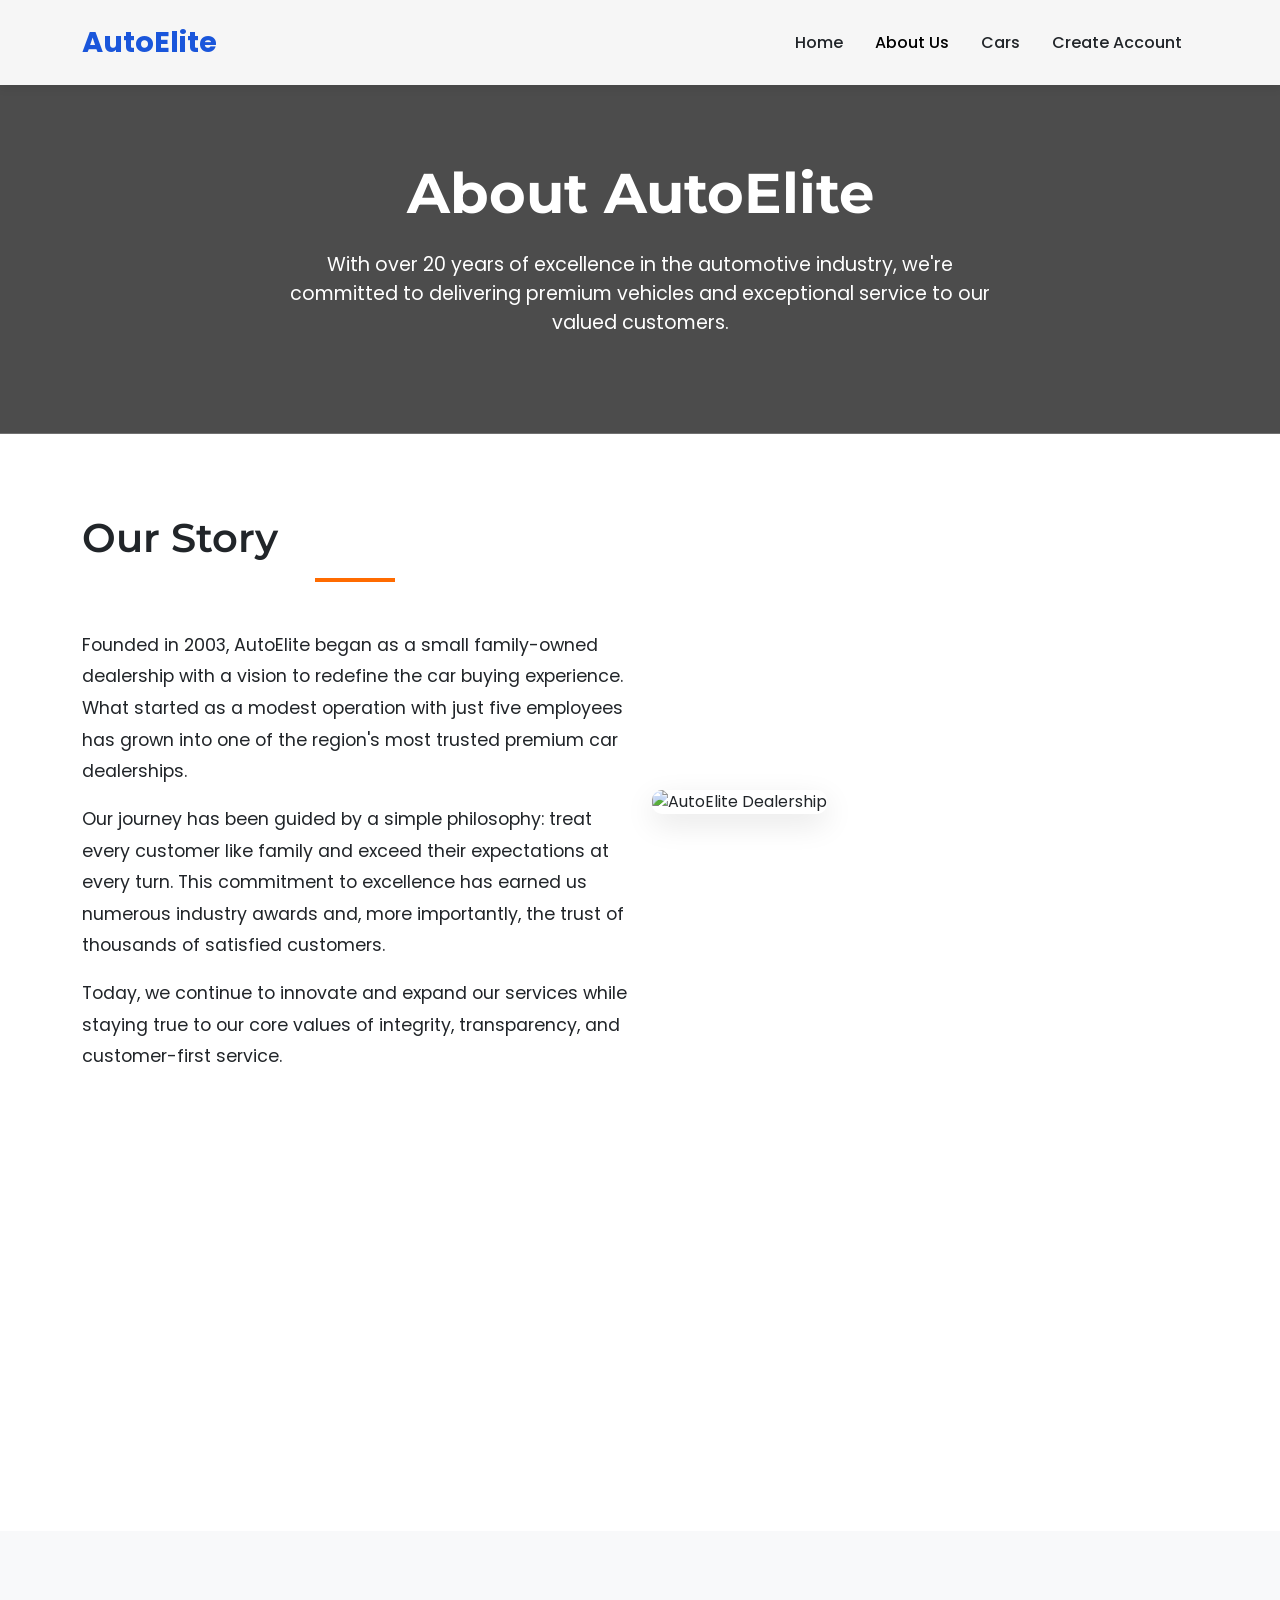
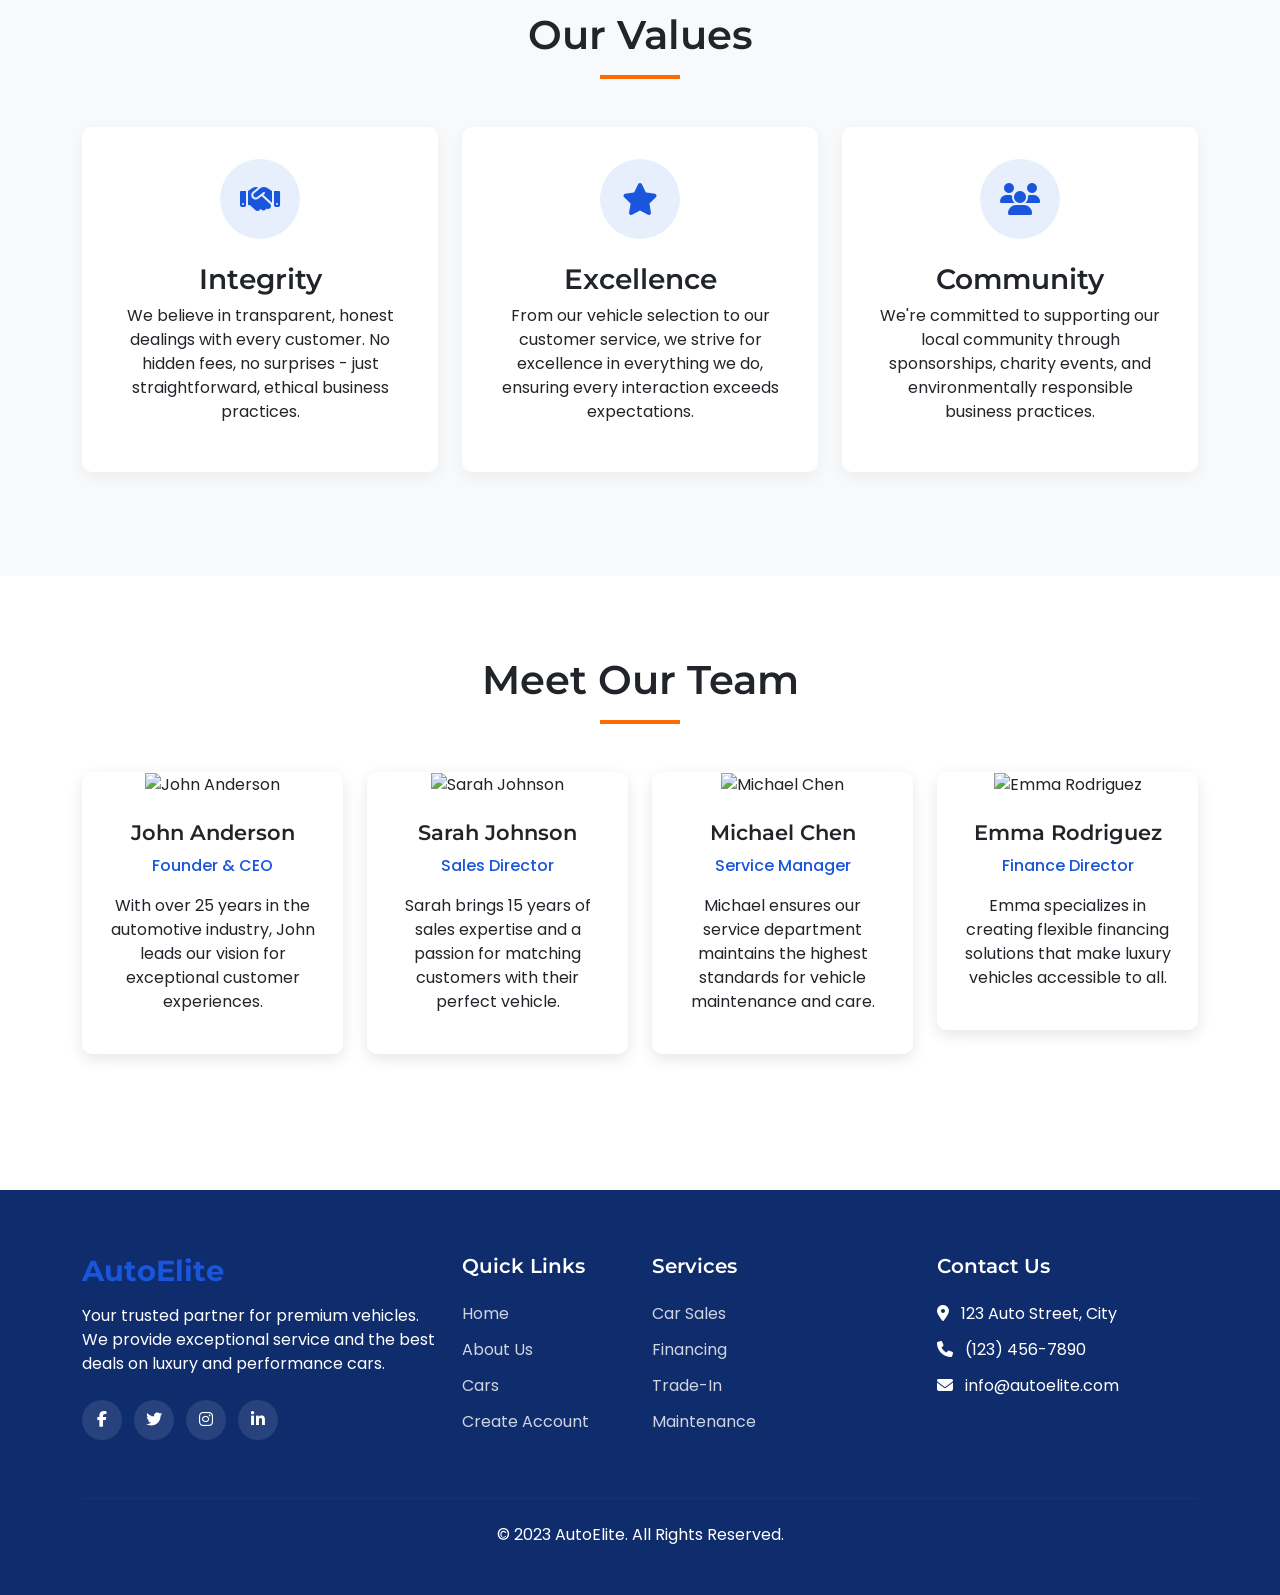
==== frontend/about.html @ 22bbdbad "Initial commit: AutoElite Car Dealership website with Flask backend" ====
<!DOCTYPE html>
<html lang="en">
<head>
    <meta charset="UTF-8">
    <meta name="viewport" content="width=device-width, initial-scale=1.0">
    <title>About Us | AutoElite Premium Car Dealership</title>
    
    <!-- Bootstrap CSS -->
    <link href="https://cdn.jsdelivr.net/npm/bootstrap@5.3.0-alpha1/dist/css/bootstrap.min.css" rel="stylesheet">
    
    <!-- Font Awesome -->
    <link rel="stylesheet" href="https://cdnjs.cloudflare.com/ajax/libs/font-awesome/6.4.0/css/all.min.css">
    
    <!-- Google Fonts -->
    <link href="https://fonts.googleapis.com/css2?family=Poppins:wght@300;400;500;600;700&family=Montserrat:wght@400;500;600;700&display=swap" rel="stylesheet">
    
    <!-- AOS CSS for scroll animations -->
    <link href="https://unpkg.com/aos@2.3.1/dist/aos.css" rel="stylesheet">
    
    <style>
        :root {
            --primary-color: #1a56db;
            --secondary-color: #0f2c6d;
            --accent-color: #ff6b00;
            --light-color: #f8f9fa;
            --dark-color: #212529;
            --gray-color: #6c757d;
        }
        
        body {
            font-family: 'Poppins', sans-serif;
            color: var(--dark-color);
            overflow-x: hidden;
        }
        
        h1, h2, h3, h4, h5, h6 {
            font-family: 'Montserrat', sans-serif;
            font-weight: 600;
        }
        
        /* Navbar Styles */
        .navbar {
            background-color: rgba(255, 255, 255, 0.95);
            box-shadow: 0 2px 10px rgba(0, 0, 0, 0.1);
            padding: 1rem 0;
            transition: all 0.3s ease;
        }
        
        .navbar-brand {
            font-weight: 700;
            font-size: 1.8rem;
            color: var(--primary-color);
        }
        
        .navbar-nav .nav-link {
            font-weight: 500;
            margin: 0 0.5rem;
            color: var(--dark-color);
            transition: color 0.3s;
        }
        
        .navbar-nav .nav-link:hover {
            color: var(--primary-color);
        }
        
        /* Hero Section */
        .about-hero {
            background: linear-gradient(rgba(0, 0, 0, 0.7), rgba(0, 0, 0, 0.7)), 
                        url('https://images.unsplash.com/photo-1486496572940-2bb2341fdbdf?ixlib=rb-4.0.3&ixid=M3wxMjA3fDB8MHxwaG90by1wYWdlfHx8fGVufDB8fHx8fA%3D%3D&auto=format&fit=crop&w=2070&q=80');
            background-size: cover;
            background-position: center;
            color: white;
            padding: 10rem 0 6rem;
            text-align: center;
        }
        
        .about-hero h1 {
            font-size: 3.5rem;
            font-weight: 700;
            margin-bottom: 1.5rem;
        }
        
        .about-hero p {
            font-size: 1.2rem;
            max-width: 700px;
            margin: 0 auto;
            opacity: 0.9;
        }
        
        /* Section Styles */
        .section-padding {
            padding: 5rem 0;
        }
        
        .section-title {
            font-size: 2.5rem;
            margin-bottom: 3rem;
            text-align: center;
            position: relative;
        }
        
        .section-title:after {
            content: '';
            display: block;
            width: 80px;
            height: 4px;
            background-color: var(--accent-color);
            margin: 1rem auto;
        }
        
        /* About Content */
        .about-content {
            font-size: 1.1rem;
            line-height: 1.8;
        }
        
        .about-img {
            border-radius: 10px;
            overflow: hidden;
            box-shadow: 0 10px 30px rgba(0, 0, 0, 0.1);
        }
        
        /* Team Section */
        .team-card {
            border-radius: 10px;
            overflow: hidden;
            box-shadow: 0 5px 15px rgba(0, 0, 0, 0.1);
            transition: all 0.3s;
            margin-bottom: 2rem;
            background: white;
            text-align: center;
        }
        
        .team-card:hover {
            transform: translateY(-10px);
            box-shadow: 0 15px 30px rgba(0, 0, 0, 0.15);
        }
        
        .team-img {
            height: 250px;
            width: 100%;
            object-fit: cover;
        }
        
        .team-card-body {
            padding: 1.5rem;
        }
        
        .team-name {
            font-size: 1.3rem;
            margin-bottom: 0.5rem;
        }
        
        .team-position {
            color: var(--primary-color);
            font-weight: 500;
            margin-bottom: 1rem;
        }
        
        /* Values Section */
        .value-card {
            background-color: white;
            border-radius: 10px;
            padding: 2rem;
            box-shadow: 0 5px 15px rgba(0, 0, 0, 0.05);
            text-align: center;
            transition: all 0.3s;
            height: 100%;
        }
        
        .value-card:hover {
            transform: translateY(-5px);
            box-shadow: 0 10px 25px rgba(0, 0, 0, 0.1);
        }
        
        .value-icon {
            width: 80px;
            height: 80px;
            background-color: rgba(26, 86, 219, 0.1);
            border-radius: 50%;
            display: flex;
            align-items: center;
            justify-content: center;
            margin: 0 auto 1.5rem;
            color: var(--primary-color);
            font-size: 2rem;
        }
        
        /* Stats Section */
        .stats-section {
            background: linear-gradient(rgba(15, 44, 109, 0.9), rgba(15, 44, 109, 0.9)), 
                        url('https://images.unsplash.com/photo-1492144534655-ae79c964c9d7?ixlib=rb-4.0.3&ixid=M3wxMjA3fDB8MHxwaG90by1wYWdlfHx8fGVufDB8fHx8fA%3D%3D&auto=format&fit=crop&w=1974&q=80');
            background-size: cover;
            background-position: center;
            background-attachment: fixed;
            color: white;
        }
        
        .stat-item {
            text-align: center;
            padding: 2rem;
        }
        
        .stat-number {
            font-size: 3rem;
            font-weight: 700;
            margin-bottom: 0.5rem;
        }
        
        .stat-label {
            font-size: 1.2rem;
            opacity: 0.9;
        }
        
        /* Footer */
        footer {
            background-color: var(--secondary-color);
            color: white;
            padding: 4rem 0 2rem;
        }
        
        .footer-links h5 {
            margin-bottom: 1.5rem;
            font-weight: 600;
        }
        
        .footer-links ul {
            list-style: none;
            padding: 0;
        }
        
        .footer-links ul li {
            margin-bottom: 0.75rem;
        }
        
        .footer-links ul li a {
            color: rgba(255, 255, 255, 0.8);
            text-decoration: none;
            transition: color 0.3s;
        }
        
        .footer-links ul li a:hover {
            color: white;
        }
        
        .social-icons a {
            display: inline-block;
            width: 40px;
            height: 40px;
            background-color: rgba(255, 255, 255, 0.1);
            border-radius: 50%;
            text-align: center;
            line-height: 40px;
            margin-right: 0.5rem;
            color: white;
            transition: all 0.3s;
        }
        
        .social-icons a:hover {
            background-color: var(--accent-color);
            transform: translateY(-3px);
        }
        
        /* Responsive Adjustments */
        @media (max-width: 768px) {
            .about-hero h1 {
                font-size: 2.5rem;
            }
            
            .section-padding {
                padding: 3rem 0;
            }
            
            .section-title {
                font-size: 2rem;
            }
        }
    </style>
</head>
<body>
    <!-- Navigation -->
    <nav class="navbar navbar-expand-lg navbar-light fixed-top">
        <div class="container">
            <a class="navbar-brand" href="index.html">AutoElite</a>
            <button class="navbar-toggler" type="button" data-bs-toggle="collapse" data-bs-target="#navbarNav">
                <span class="navbar-toggler-icon"></span>
            </button>
            <div class="collapse navbar-collapse" id="navbarNav">
                <ul class="navbar-nav ms-auto">
                    <li class="nav-item">
                        <a class="nav-link" href="index.html">Home</a>
                    </li>
                    <li class="nav-item">
                        <a class="nav-link active" href="about.html">About Us</a>
                    </li>
                    <li class="nav-item">
                        <a class="nav-link" href="cars.html">Cars</a>
                    </li>
                    <li class="nav-item">
                        <a class="nav-link" href="create-account.html">Create Account</a>
                    </li>
                </ul>
            </div>
        </div>
    </nav>

    <!-- Hero Section -->
    <section class="about-hero">
        <div class="container">
            <h1 data-aos="fade-up">About AutoElite</h1>
            <p data-aos="fade-up" data-aos-delay="200">With over 20 years of excellence in the automotive industry, we're committed to delivering premium vehicles and exceptional service to our valued customers.</p>
        </div>
    </section>

    <!-- Our Story Section -->
    <section class="section-padding">
        <div class="container">
            <div class="row align-items-center">
                <div class="col-lg-6 mb-4 mb-lg-0" data-aos="fade-right">
                    <h2 class="section-title text-start">Our Story</h2>
                    <div class="about-content">
                        <p>Founded in 2003, AutoElite began as a small family-owned dealership with a vision to redefine the car buying experience. What started as a modest operation with just five employees has grown into one of the region's most trusted premium car dealerships.</p>
                        <p>Our journey has been guided by a simple philosophy: treat every customer like family and exceed their expectations at every turn. This commitment to excellence has earned us numerous industry awards and, more importantly, the trust of thousands of satisfied customers.</p>
                        <p>Today, we continue to innovate and expand our services while staying true to our core values of integrity, transparency, and customer-first service.</p>
                    </div>
                </div>
                <div class="col-lg-6" data-aos="fade-left" data-aos-delay="200">
                    <img src="https://images.unsplash.com/photo-1580273916550-e323be2ae537?ixlib=rb-4.0.3&ixid=M3wxMjA3fDB8MHxwaG90by1wYWdlfHx8fGVufDB8fHx8fA%3D%3D&auto=format&fit=crop&w=1964&q=80" alt="AutoElite Dealership" class="about-img img-fluid">
                </div>
            </div>
        </div>
    </section>

    <!-- Stats Section -->
    <section class="section-padding stats-section">
        <div class="container">
            <div class="row">
                <div class="col-md-3 col-6" data-aos="fade-up">
                    <div class="stat-item">
                        <div class="stat-number">20+</div>
                        <div class="stat-label">Years Experience</div>
                    </div>
                </div>
                <div class="col-md-3 col-6" data-aos="fade-up" data-aos-delay="100">
                    <div class="stat-item">
                        <div class="stat-number">5,000+</div>
                        <div class="stat-label">Vehicles Sold</div>
                    </div>
                </div>
                <div class="col-md-3 col-6" data-aos="fade-up" data-aos-delay="200">
                    <div class="stat-item">
                        <div class="stat-number">98%</div>
                        <div class="stat-label">Customer Satisfaction</div>
                    </div>
                </div>
                <div class="col-md-3 col-6" data-aos="fade-up" data-aos-delay="300">
                    <div class="stat-item">
                        <div class="stat-number">50+</div>
                        <div class="stat-label">Team Members</div>
                    </div>
                </div>
            </div>
        </div>
    </section>

    <!-- Our Values Section -->
    <section class="section-padding bg-light">
        <div class="container">
            <h2 class="section-title" data-aos="fade-up">Our Values</h2>
            <div class="row">
                <div class="col-md-4 mb-4" data-aos="fade-up" data-aos-delay="100">
                    <div class="value-card">
                        <div class="value-icon">
                            <i class="fas fa-handshake"></i>
                        </div>
                        <h3>Integrity</h3>
                        <p>We believe in transparent, honest dealings with every customer. No hidden fees, no surprises - just straightforward, ethical business practices.</p>
                    </div>
                </div>
                <div class="col-md-4 mb-4" data-aos="fade-up" data-aos-delay="200">
                    <div class="value-card">
                        <div class="value-icon">
                            <i class="fas fa-star"></i>
                        </div>
                        <h3>Excellence</h3>
                        <p>From our vehicle selection to our customer service, we strive for excellence in everything we do, ensuring every interaction exceeds expectations.</p>
                    </div>
                </div>
                <div class="col-md-4 mb-4" data-aos="fade-up" data-aos-delay="300">
                    <div class="value-card">
                        <div class="value-icon">
                            <i class="fas fa-users"></i>
                        </div>
                        <h3>Community</h3>
                        <p>We're committed to supporting our local community through sponsorships, charity events, and environmentally responsible business practices.</p>
                    </div>
                </div>
            </div>
        </div>
    </section>

    <!-- Team Section -->
    <section class="section-padding">
        <div class="container">
            <h2 class="section-title" data-aos="fade-up">Meet Our Team</h2>
            <div class="row">
                <div class="col-lg-3 col-md-6 mb-4" data-aos="fade-up" data-aos-delay="100">
                    <div class="team-card">
                        <img src="https://images.unsplash.com/photo-1560250097-0b93528c311a?ixlib=rb-4.0.3&ixid=M3wxMjA3fDB8MHxwaG90by1wYWdlfHx8fGVufDB8fHx8fA%3D%3D&auto=format&fit=crop&w=1974&q=80" alt="John Anderson" class="team-img">
                        <div class="team-card-body">
                            <h3 class="team-name">John Anderson</h3>
                            <div class="team-position">Founder & CEO</div>
                            <p>With over 25 years in the automotive industry, John leads our vision for exceptional customer experiences.</p>
                        </div>
                    </div>
                </div>
                <div class="col-lg-3 col-md-6 mb-4" data-aos="fade-up" data-aos-delay="200">
                    <div class="team-card">
                        <img src="https://images.unsplash.com/photo-1573496359142-b8d87734a5a2?ixlib=rb-4.0.3&ixid=M3wxMjA3fDB8MHxwaG90by1wYWdlfHx8fGVufDB8fHx8fA%3D%3D&auto=format&fit=crop&w=1976&q=80" alt="Sarah Johnson" class="team-img">
                        <div class="team-card-body">
                            <h3 class="team-name">Sarah Johnson</h3>
                            <div class="team-position">Sales Director</div>
                            <p>Sarah brings 15 years of sales expertise and a passion for matching customers with their perfect vehicle.</p>
                        </div>
                    </div>
                </div>
                <div class="col-lg-3 col-md-6 mb-4" data-aos="fade-up" data-aos-delay="300">
                    <div class="team-card">
                        <img src="https://images.unsplash.com/photo-1580489944761-15a19d654956?ixlib=rb-4.0.3&ixid=M3wxMjA3fDB8MHxwaG90by1wYWdlfHx8fGVufDB8fHx8fA%3D%3D&auto=format&fit=crop&w=1961&q=80" alt="Michael Chen" class="team-img">
                        <div class="team-card-body">
                            <h3 class="team-name">Michael Chen</h3>
                            <div class="team-position">Service Manager</div>
                            <p>Michael ensures our service department maintains the highest standards for vehicle maintenance and care.</p>
                        </div>
                    </div>
                </div>
                <div class="col-lg-3 col-md-6 mb-4" data-aos="fade-up" data-aos-delay="400">
                    <div class="team-card">
                        <img src="https://images.unsplash.com/photo-1544005313-94ddf0286df2?ixlib=rb-4.0.3&ixid=M3wxMjA3fDB8MHxwaG90by1wYWdlfHx8fGVufDB8fHx8fA%3D%3D&auto=format&fit=crop&w=1976&q=80" alt="Emma Rodriguez" class="team-img">
                        <div class="team-card-body">
                            <h3 class="team-name">Emma Rodriguez</h3>
                            <div class="team-position">Finance Director</div>
                            <p>Emma specializes in creating flexible financing solutions that make luxury vehicles accessible to all.</p>
                        </div>
                    </div>
                </div>
            </div>
        </div>
    </section>

    <!-- Footer -->
    <footer>
        <div class="container">
            <div class="row">
                <div class="col-lg-4 col-md-6 mb-4">
                    <h3 class="navbar-brand mb-3">AutoElite</h3>
                    <p>Your trusted partner for premium vehicles. We provide exceptional service and the best deals on luxury and performance cars.</p>
                    <div class="social-icons mt-4">
                        <a href="#"><i class="fab fa-facebook-f"></i></a>
                        <a href="#"><i class="fab fa-twitter"></i></a>
                        <a href="#"><i class="fab fa-instagram"></i></a>
                        <a href="#"><i class="fab fa-linkedin-in"></i></a>
                    </div>
                </div>
                <div class="col-lg-2 col-md-6 mb-4">
                    <div class="footer-links">
                        <h5>Quick Links</h5>
                        <ul>
                            <li><a href="index.html">Home</a></li>
                            <li><a href="about.html">About Us</a></li>
                            <li><a href="cars.html">Cars</a></li>
                            <li><a href="create-account.html">Create Account</a></li>
                        </ul>
                    </div>
                </div>
                <div class="col-lg-3 col-md-6 mb-4">
                    <div class="footer-links">
                        <h5>Services</h5>
                        <ul>
                            <li><a href="#">Car Sales</a></li>
                            <li><a href="#">Financing</a></li>
                            <li><a href="#">Trade-In</a></li>
                            <li><a href="#">Maintenance</a></li>
                        </ul>
                    </div>
                </div>
                <div class="col-lg-3 col-md-6 mb-4">
                    <div class="footer-links">
                        <h5>Contact Us</h5>
                        <ul>
                            <li><i class="fas fa-map-marker-alt me-2"></i> 123 Auto Street, City</li>
                            <li><i class="fas fa-phone me-2"></i> (123) 456-7890</li>
                            <li><i class="fas fa-envelope me-2"></i> info@autoelite.com</li>
                        </ul>
                    </div>
                </div>
            </div>
            <hr class="mt-4 mb-4" style="border-color: rgba(255,255,255,0.1);">
            <div class="text-center">
                <p>&copy; 2023 AutoElite. All Rights Reserved.</p>
            </div>
        </div>
    </footer>

    <!-- Bootstrap JS -->
    <script src="https://cdn.jsdelivr.net/npm/bootstrap@5.3.0-alpha1/dist/js/bootstrap.bundle.min.js"></script>
    
    <!-- jQuery -->
    <script src="https://code.jquery.com/jquery-3.6.0.min.js"></script>
    
    <!-- AOS JS for scroll animations -->
    <script src="https://unpkg.com/aos@2.3.1/dist/aos.js"></script>
    
    <script>
        // Initialize AOS for scroll animations
        AOS.init({
            duration: 1000,
            once: true
        });
        
        // Navbar background change on scroll
        $(window).scroll(function() {
            if ($(window).scrollTop() > 50) {
                $('.navbar').css('background-color', 'rgba(255, 255, 255, 0.95)');
            } else {
                $('.navbar').css('background-color', 'rgba(255, 255, 255, 0.95)');
            }
        });
    </script>
</body>
</html>
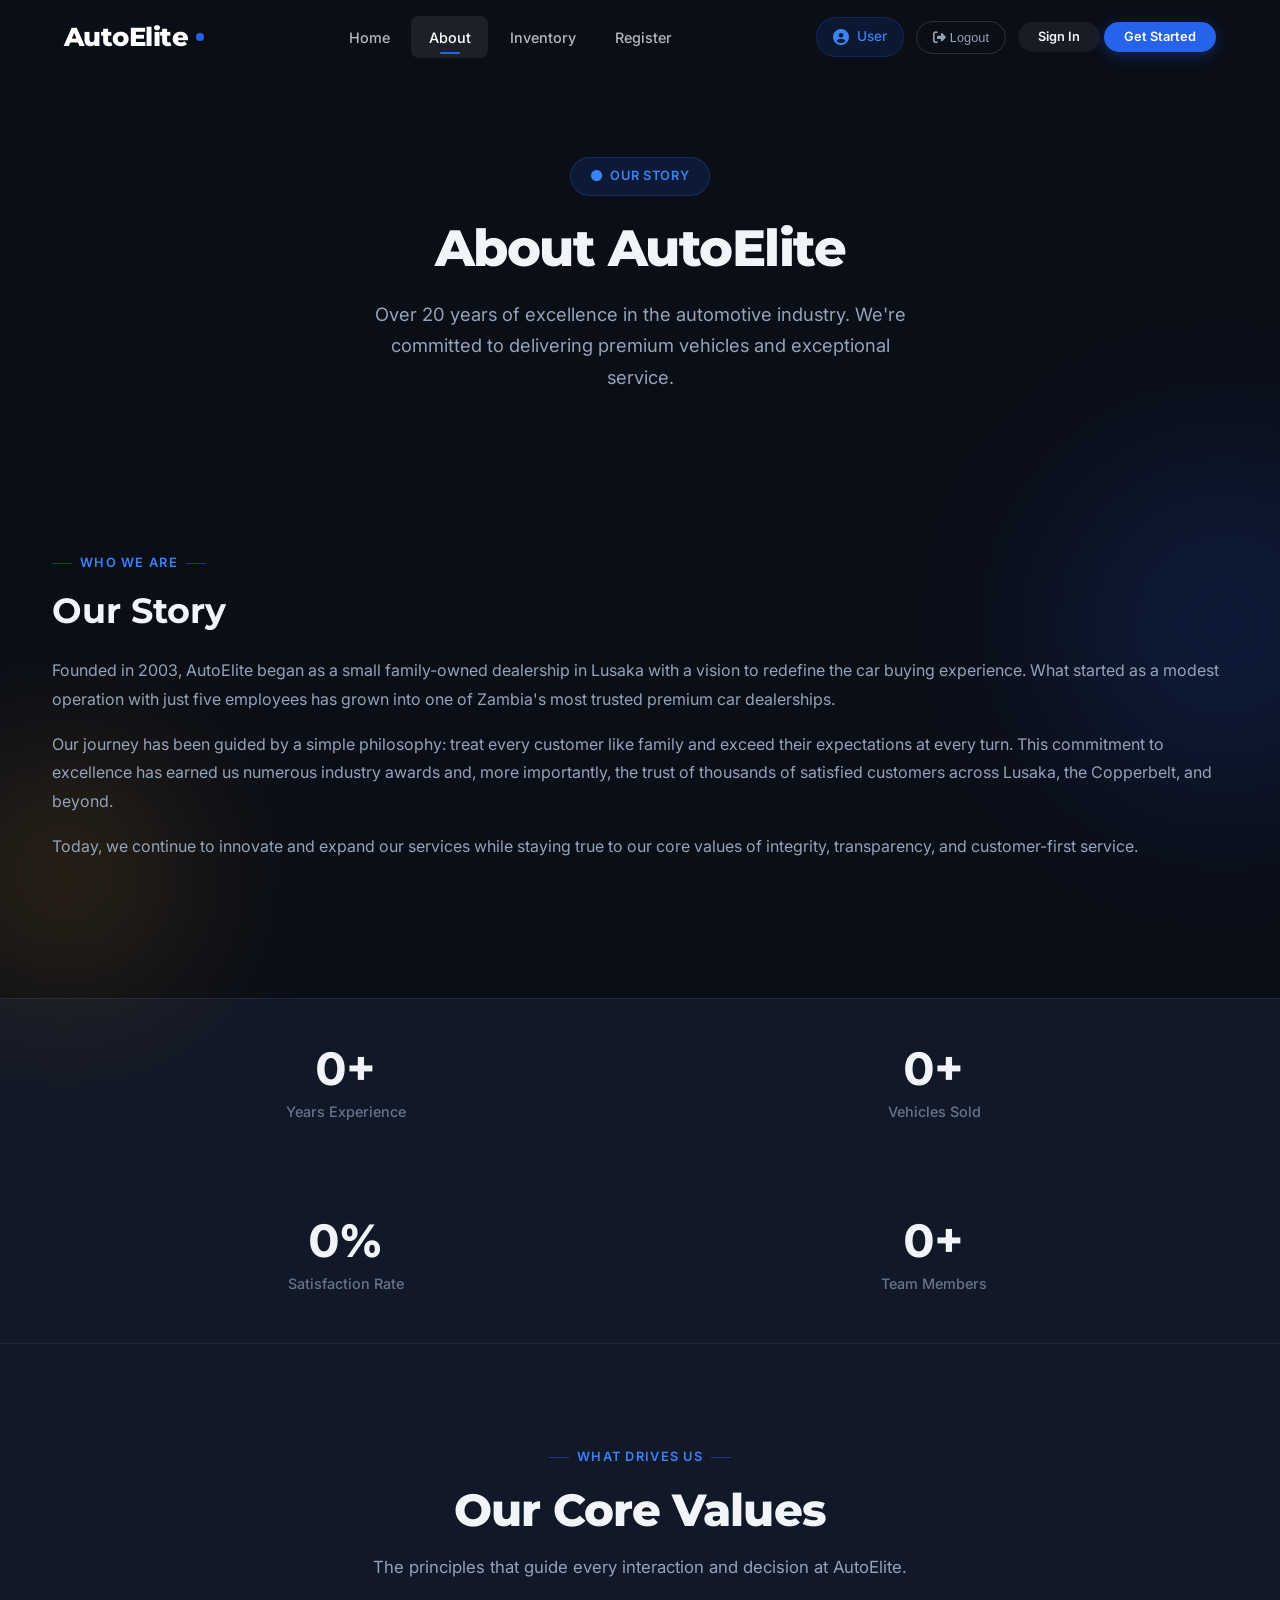
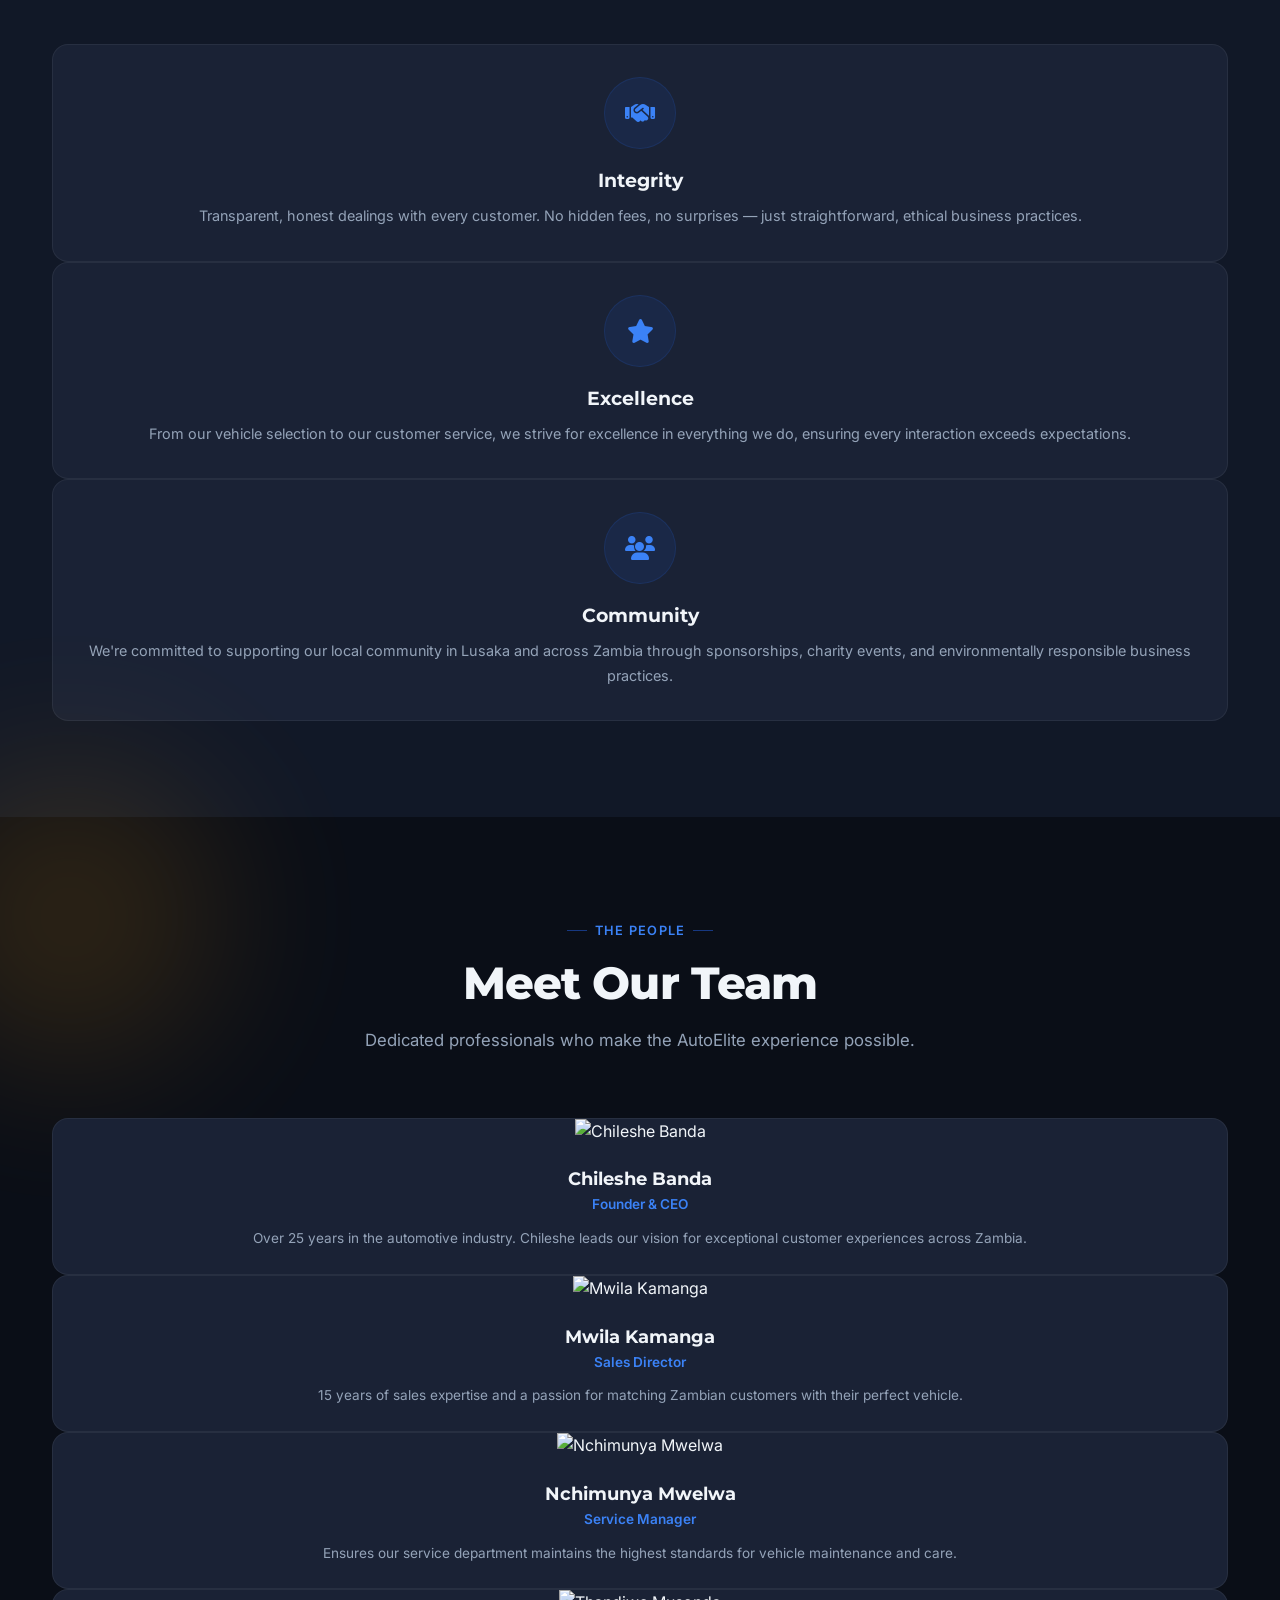
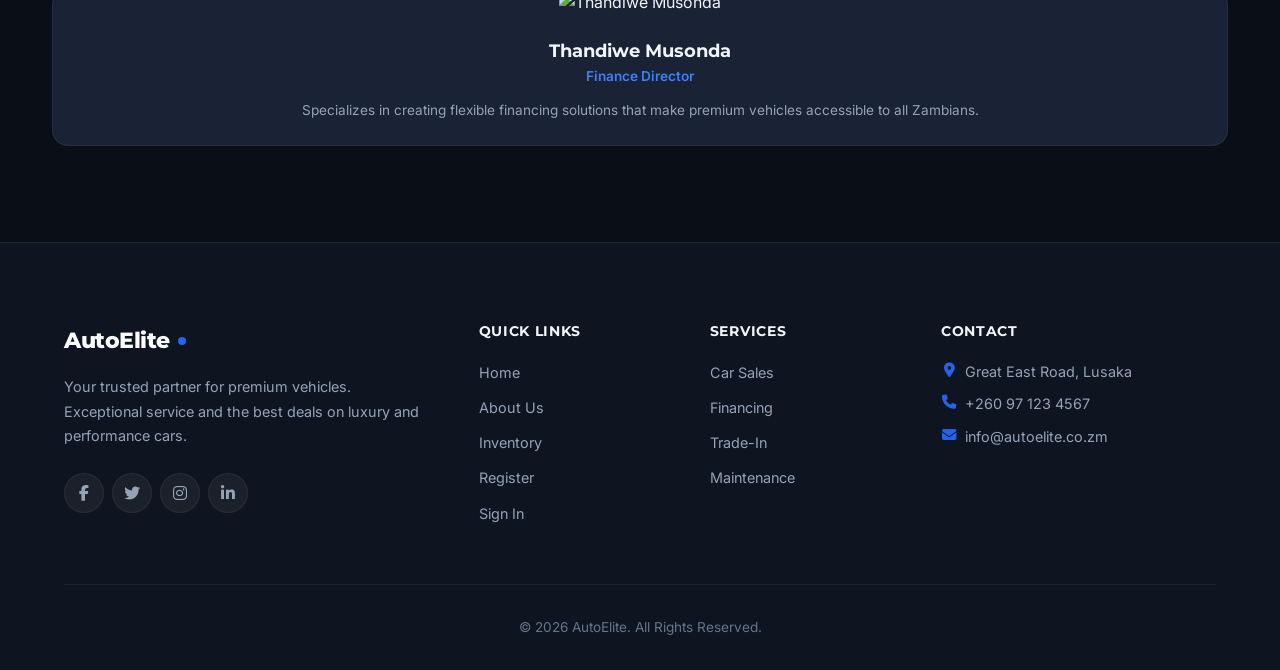
==== commit 38b9bb02: "Add login functionality and shared JavaScript for frontend interactions - Implemented app.js for pag" ====
--- a/frontend/about.html
+++ b/frontend/about.html
@@ -4,358 +4,119 @@
     <meta charset="UTF-8">
     <meta name="viewport" content="width=device-width, initial-scale=1.0">
     <title>About Us | AutoElite Premium Car Dealership</title>
-    
-    <!-- Bootstrap CSS -->
-    <link href="https://cdn.jsdelivr.net/npm/bootstrap@5.3.0-alpha1/dist/css/bootstrap.min.css" rel="stylesheet">
-    
-    <!-- Font Awesome -->
+    <link rel="preconnect" href="https://fonts.googleapis.com">
+    <link href="https://fonts.googleapis.com/css2?family=Inter:wght@300;400;500;600;700;800&family=Montserrat:wght@400;500;600;700;800&display=swap" rel="stylesheet">
     <link rel="stylesheet" href="https://cdnjs.cloudflare.com/ajax/libs/font-awesome/6.4.0/css/all.min.css">
-    
-    <!-- Google Fonts -->
-    <link href="https://fonts.googleapis.com/css2?family=Poppins:wght@300;400;500;600;700&family=Montserrat:wght@400;500;600;700&display=swap" rel="stylesheet">
-    
-    <!-- AOS CSS for scroll animations -->
-    <link href="https://unpkg.com/aos@2.3.1/dist/aos.css" rel="stylesheet">
-    
-    <style>
-        :root {
-            --primary-color: #1a56db;
-            --secondary-color: #0f2c6d;
-            --accent-color: #ff6b00;
-            --light-color: #f8f9fa;
-            --dark-color: #212529;
-            --gray-color: #6c757d;
-        }
-        
-        body {
-            font-family: 'Poppins', sans-serif;
-            color: var(--dark-color);
-            overflow-x: hidden;
-        }
-        
-        h1, h2, h3, h4, h5, h6 {
-            font-family: 'Montserrat', sans-serif;
-            font-weight: 600;
-        }
-        
-        /* Navbar Styles */
-        .navbar {
-            background-color: rgba(255, 255, 255, 0.95);
-            box-shadow: 0 2px 10px rgba(0, 0, 0, 0.1);
-            padding: 1rem 0;
-            transition: all 0.3s ease;
-        }
-        
-        .navbar-brand {
-            font-weight: 700;
-            font-size: 1.8rem;
-            color: var(--primary-color);
-        }
-        
-        .navbar-nav .nav-link {
-            font-weight: 500;
-            margin: 0 0.5rem;
-            color: var(--dark-color);
-            transition: color 0.3s;
-        }
-        
-        .navbar-nav .nav-link:hover {
-            color: var(--primary-color);
-        }
-        
-        /* Hero Section */
-        .about-hero {
-            background: linear-gradient(rgba(0, 0, 0, 0.7), rgba(0, 0, 0, 0.7)), 
-                        url('https://images.unsplash.com/photo-1486496572940-2bb2341fdbdf?ixlib=rb-4.0.3&ixid=M3wxMjA3fDB8MHxwaG90by1wYWdlfHx8fGVufDB8fHx8fA%3D%3D&auto=format&fit=crop&w=2070&q=80');
-            background-size: cover;
-            background-position: center;
-            color: white;
-            padding: 10rem 0 6rem;
-            text-align: center;
-        }
-        
-        .about-hero h1 {
-            font-size: 3.5rem;
-            font-weight: 700;
-            margin-bottom: 1.5rem;
-        }
-        
-        .about-hero p {
-            font-size: 1.2rem;
-            max-width: 700px;
-            margin: 0 auto;
-            opacity: 0.9;
-        }
-        
-        /* Section Styles */
-        .section-padding {
-            padding: 5rem 0;
-        }
-        
-        .section-title {
-            font-size: 2.5rem;
-            margin-bottom: 3rem;
-            text-align: center;
-            position: relative;
-        }
-        
-        .section-title:after {
-            content: '';
-            display: block;
-            width: 80px;
-            height: 4px;
-            background-color: var(--accent-color);
-            margin: 1rem auto;
-        }
-        
-        /* About Content */
-        .about-content {
-            font-size: 1.1rem;
-            line-height: 1.8;
-        }
-        
-        .about-img {
-            border-radius: 10px;
-            overflow: hidden;
-            box-shadow: 0 10px 30px rgba(0, 0, 0, 0.1);
-        }
-        
-        /* Team Section */
-        .team-card {
-            border-radius: 10px;
-            overflow: hidden;
-            box-shadow: 0 5px 15px rgba(0, 0, 0, 0.1);
-            transition: all 0.3s;
-            margin-bottom: 2rem;
-            background: white;
-            text-align: center;
-        }
-        
-        .team-card:hover {
-            transform: translateY(-10px);
-            box-shadow: 0 15px 30px rgba(0, 0, 0, 0.15);
-        }
-        
-        .team-img {
-            height: 250px;
-            width: 100%;
-            object-fit: cover;
-        }
-        
-        .team-card-body {
-            padding: 1.5rem;
-        }
-        
-        .team-name {
-            font-size: 1.3rem;
-            margin-bottom: 0.5rem;
-        }
-        
-        .team-position {
-            color: var(--primary-color);
-            font-weight: 500;
-            margin-bottom: 1rem;
-        }
-        
-        /* Values Section */
-        .value-card {
-            background-color: white;
-            border-radius: 10px;
-            padding: 2rem;
-            box-shadow: 0 5px 15px rgba(0, 0, 0, 0.05);
-            text-align: center;
-            transition: all 0.3s;
-            height: 100%;
-        }
-        
-        .value-card:hover {
-            transform: translateY(-5px);
-            box-shadow: 0 10px 25px rgba(0, 0, 0, 0.1);
-        }
-        
-        .value-icon {
-            width: 80px;
-            height: 80px;
-            background-color: rgba(26, 86, 219, 0.1);
-            border-radius: 50%;
-            display: flex;
-            align-items: center;
-            justify-content: center;
-            margin: 0 auto 1.5rem;
-            color: var(--primary-color);
-            font-size: 2rem;
-        }
-        
-        /* Stats Section */
-        .stats-section {
-            background: linear-gradient(rgba(15, 44, 109, 0.9), rgba(15, 44, 109, 0.9)), 
-                        url('https://images.unsplash.com/photo-1492144534655-ae79c964c9d7?ixlib=rb-4.0.3&ixid=M3wxMjA3fDB8MHxwaG90by1wYWdlfHx8fGVufDB8fHx8fA%3D%3D&auto=format&fit=crop&w=1974&q=80');
-            background-size: cover;
-            background-position: center;
-            background-attachment: fixed;
-            color: white;
-        }
-        
-        .stat-item {
-            text-align: center;
-            padding: 2rem;
-        }
-        
-        .stat-number {
-            font-size: 3rem;
-            font-weight: 700;
-            margin-bottom: 0.5rem;
-        }
-        
-        .stat-label {
-            font-size: 1.2rem;
-            opacity: 0.9;
-        }
-        
-        /* Footer */
-        footer {
-            background-color: var(--secondary-color);
-            color: white;
-            padding: 4rem 0 2rem;
-        }
-        
-        .footer-links h5 {
-            margin-bottom: 1.5rem;
-            font-weight: 600;
-        }
-        
-        .footer-links ul {
-            list-style: none;
-            padding: 0;
-        }
-        
-        .footer-links ul li {
-            margin-bottom: 0.75rem;
-        }
-        
-        .footer-links ul li a {
-            color: rgba(255, 255, 255, 0.8);
-            text-decoration: none;
-            transition: color 0.3s;
-        }
-        
-        .footer-links ul li a:hover {
-            color: white;
-        }
-        
-        .social-icons a {
-            display: inline-block;
-            width: 40px;
-            height: 40px;
-            background-color: rgba(255, 255, 255, 0.1);
-            border-radius: 50%;
-            text-align: center;
-            line-height: 40px;
-            margin-right: 0.5rem;
-            color: white;
-            transition: all 0.3s;
-        }
-        
-        .social-icons a:hover {
-            background-color: var(--accent-color);
-            transform: translateY(-3px);
-        }
-        
-        /* Responsive Adjustments */
-        @media (max-width: 768px) {
-            .about-hero h1 {
-                font-size: 2.5rem;
-            }
-            
-            .section-padding {
-                padding: 3rem 0;
-            }
-            
-            .section-title {
-                font-size: 2rem;
-            }
-        }
-    </style>
+    <link rel="stylesheet" href="css/style.css">
 </head>
 <body>
+
+    <!-- Page Loader -->
+    <div class="page-loader">
+        <div class="ring-container">
+            <div class="ring-loader">
+                <div class="ring-outer"></div>
+                <div class="ring-inner"></div>
+            </div>
+            <span class="ring-text">AutoElite</span>
+        </div>
+    </div>
+
     <!-- Navigation -->
-    <nav class="navbar navbar-expand-lg navbar-light fixed-top">
-        <div class="container">
-            <a class="navbar-brand" href="index.html">AutoElite</a>
-            <button class="navbar-toggler" type="button" data-bs-toggle="collapse" data-bs-target="#navbarNav">
-                <span class="navbar-toggler-icon"></span>
+    <nav class="navbar">
+        <div class="container">
+            <a class="navbar-brand" href="index.html">AutoElite<span class="brand-dot"></span></a>
+            <button class="nav-toggle" aria-label="Toggle navigation">
+                <span></span><span></span><span></span>
             </button>
-            <div class="collapse navbar-collapse" id="navbarNav">
-                <ul class="navbar-nav ms-auto">
-                    <li class="nav-item">
-                        <a class="nav-link" href="index.html">Home</a>
-                    </li>
-                    <li class="nav-item">
-                        <a class="nav-link active" href="about.html">About Us</a>
-                    </li>
-                    <li class="nav-item">
-                        <a class="nav-link" href="cars.html">Cars</a>
-                    </li>
-                    <li class="nav-item">
-                        <a class="nav-link" href="create-account.html">Create Account</a>
-                    </li>
-                </ul>
+            <ul class="nav-links">
+                <li><a href="index.html">Home</a></li>
+                <li><a href="about.html" class="active">About</a></li>
+                <li><a href="cars.html">Inventory</a></li>
+                <li><a href="create-account.html">Register</a></li>
+            </ul>
+            <div class="nav-right">
+                <div class="nav-user hidden">
+                    <i class="fas fa-user-circle"></i>
+                    <span>User</span>
+                </div>
+                <button class="nav-logout hidden" onclick="logout()">
+                    <i class="fas fa-sign-out-alt"></i> Logout
+                </button>
+                <div class="nav-auth-links">
+                    <a href="login.html" class="btn btn-ghost btn-sm">Sign In</a>
+                    <a href="create-account.html" class="btn btn-primary btn-sm">Get Started</a>
+                </div>
             </div>
         </div>
     </nav>
 
-    <!-- Hero Section -->
-    <section class="about-hero">
-        <div class="container">
-            <h1 data-aos="fade-up">About AutoElite</h1>
-            <p data-aos="fade-up" data-aos-delay="200">With over 20 years of excellence in the automotive industry, we're committed to delivering premium vehicles and exceptional service to our valued customers.</p>
-        </div>
-    </section>
-
-    <!-- Our Story Section -->
-    <section class="section-padding">
-        <div class="container">
-            <div class="row align-items-center">
-                <div class="col-lg-6 mb-4 mb-lg-0" data-aos="fade-right">
-                    <h2 class="section-title text-start">Our Story</h2>
-                    <div class="about-content">
-                        <p>Founded in 2003, AutoElite began as a small family-owned dealership with a vision to redefine the car buying experience. What started as a modest operation with just five employees has grown into one of the region's most trusted premium car dealerships.</p>
-                        <p>Our journey has been guided by a simple philosophy: treat every customer like family and exceed their expectations at every turn. This commitment to excellence has earned us numerous industry awards and, more importantly, the trust of thousands of satisfied customers.</p>
+    <!-- Hero -->
+    <section class="hero hero-sub">
+        <div class="hero-image-bg" style="background-image:url('https://images.unsplash.com/photo-1486496572940-2bb2341fdbdf?w=2070&q=80');"></div>
+        <div class="container" style="text-align:center;">
+            <div class="hero-content reveal" style="margin:0 auto;max-width:800px;">
+                <div class="hero-badge" style="justify-content:center;">
+                    <i class="fas fa-circle"></i> Our Story
+                </div>
+                <h1 class="hero-title" style="text-align:center;">About AutoElite</h1>
+                <p class="hero-subtitle" style="text-align:center;margin:0 auto;">
+                    Over 20 years of excellence in the automotive industry. We're committed to delivering premium vehicles and exceptional service.
+                </p>
+            </div>
+        </div>
+    </section>
+
+    <!-- Our Story -->
+    <section class="section">
+        <div class="orb orb-blue orb-1" style="width:350px;height:350px;top:0;right:-120px;"></div>
+        <div class="orb orb-amber orb-3" style="width:250px;height:250px;bottom:0;left:-60px;"></div>
+
+        <div class="container">
+            <div class="row" style="align-items:center;">
+                <div class="col-lg-6 mb-4 mb-lg-0">
+                    <div class="story-content reveal-left">
+                        <div class="section-label" style="justify-content:flex-start;">Who We Are</div>
+                        <h2>Our Story</h2>
+                        <p>Founded in 2003, AutoElite began as a small family-owned dealership in Lusaka with a vision to redefine the car buying experience. What started as a modest operation with just five employees has grown into one of Zambia's most trusted premium car dealerships.</p>
+                        <p>Our journey has been guided by a simple philosophy: treat every customer like family and exceed their expectations at every turn. This commitment to excellence has earned us numerous industry awards and, more importantly, the trust of thousands of satisfied customers across Lusaka, the Copperbelt, and beyond.</p>
                         <p>Today, we continue to innovate and expand our services while staying true to our core values of integrity, transparency, and customer-first service.</p>
                     </div>
                 </div>
-                <div class="col-lg-6" data-aos="fade-left" data-aos-delay="200">
-                    <img src="https://images.unsplash.com/photo-1580273916550-e323be2ae537?ixlib=rb-4.0.3&ixid=M3wxMjA3fDB8MHxwaG90by1wYWdlfHx8fGVufDB8fHx8fA%3D%3D&auto=format&fit=crop&w=1964&q=80" alt="AutoElite Dealership" class="about-img img-fluid">
-                </div>
-            </div>
-        </div>
-    </section>
-
-    <!-- Stats Section -->
-    <section class="section-padding stats-section">
+                <div class="col-lg-6">
+                    <div class="story-image reveal-right">
+                        <img src="https://images.unsplash.com/photo-1580273916550-e323be2ae537?w=1200&q=80" alt="AutoElite Dealership">
+                    </div>
+                </div>
+            </div>
+        </div>
+    </section>
+
+    <!-- Stats -->
+    <section class="stats-bar">
         <div class="container">
             <div class="row">
-                <div class="col-md-3 col-6" data-aos="fade-up">
-                    <div class="stat-item">
-                        <div class="stat-number">20+</div>
+                <div class="col-6 col-md-3">
+                    <div class="stat-item reveal">
+                        <div class="stat-number"><span data-target="20" data-suffix="+">0+</span></div>
                         <div class="stat-label">Years Experience</div>
                     </div>
                 </div>
-                <div class="col-md-3 col-6" data-aos="fade-up" data-aos-delay="100">
-                    <div class="stat-item">
-                        <div class="stat-number">5,000+</div>
+                <div class="col-6 col-md-3">
+                    <div class="stat-item reveal reveal-delay-1">
+                        <div class="stat-number"><span data-target="5000" data-suffix="+">0+</span></div>
                         <div class="stat-label">Vehicles Sold</div>
                     </div>
                 </div>
-                <div class="col-md-3 col-6" data-aos="fade-up" data-aos-delay="200">
-                    <div class="stat-item">
-                        <div class="stat-number">98%</div>
-                        <div class="stat-label">Customer Satisfaction</div>
-                    </div>
-                </div>
-                <div class="col-md-3 col-6" data-aos="fade-up" data-aos-delay="300">
-                    <div class="stat-item">
-                        <div class="stat-number">50+</div>
+                <div class="col-6 col-md-3">
+                    <div class="stat-item reveal reveal-delay-2">
+                        <div class="stat-number"><span data-target="98" data-suffix="%">0%</span></div>
+                        <div class="stat-label">Satisfaction Rate</div>
+                    </div>
+                </div>
+                <div class="col-6 col-md-3">
+                    <div class="stat-item reveal reveal-delay-3">
+                        <div class="stat-number"><span data-target="50" data-suffix="+">0+</span></div>
                         <div class="stat-label">Team Members</div>
                     </div>
                 </div>
@@ -363,22 +124,26 @@
         </div>
     </section>
 
-    <!-- Our Values Section -->
-    <section class="section-padding bg-light">
-        <div class="container">
-            <h2 class="section-title" data-aos="fade-up">Our Values</h2>
+    <!-- Values -->
+    <section class="section section-alt">
+        <div class="container">
+            <div class="section-header reveal">
+                <div class="section-label">What Drives Us</div>
+                <h2 class="section-title">Our Core Values</h2>
+                <p class="section-desc">The principles that guide every interaction and decision at AutoElite.</p>
+            </div>
             <div class="row">
-                <div class="col-md-4 mb-4" data-aos="fade-up" data-aos-delay="100">
-                    <div class="value-card">
+                <div class="col-12 col-md-4 mb-4">
+                    <div class="value-card reveal reveal-delay-1">
                         <div class="value-icon">
                             <i class="fas fa-handshake"></i>
                         </div>
                         <h3>Integrity</h3>
-                        <p>We believe in transparent, honest dealings with every customer. No hidden fees, no surprises - just straightforward, ethical business practices.</p>
-                    </div>
-                </div>
-                <div class="col-md-4 mb-4" data-aos="fade-up" data-aos-delay="200">
-                    <div class="value-card">
+                        <p>Transparent, honest dealings with every customer. No hidden fees, no surprises — just straightforward, ethical business practices.</p>
+                    </div>
+                </div>
+                <div class="col-12 col-md-4 mb-4">
+                    <div class="value-card reveal reveal-delay-2">
                         <div class="value-icon">
                             <i class="fas fa-star"></i>
                         </div>
@@ -386,61 +151,67 @@
                         <p>From our vehicle selection to our customer service, we strive for excellence in everything we do, ensuring every interaction exceeds expectations.</p>
                     </div>
                 </div>
-                <div class="col-md-4 mb-4" data-aos="fade-up" data-aos-delay="300">
-                    <div class="value-card">
+                <div class="col-12 col-md-4 mb-4">
+                    <div class="value-card reveal reveal-delay-3">
                         <div class="value-icon">
                             <i class="fas fa-users"></i>
                         </div>
                         <h3>Community</h3>
-                        <p>We're committed to supporting our local community through sponsorships, charity events, and environmentally responsible business practices.</p>
-                    </div>
-                </div>
-            </div>
-        </div>
-    </section>
-
-    <!-- Team Section -->
-    <section class="section-padding">
-        <div class="container">
-            <h2 class="section-title" data-aos="fade-up">Meet Our Team</h2>
+                        <p>We're committed to supporting our local community in Lusaka and across Zambia through sponsorships, charity events, and environmentally responsible business practices.</p>
+                    </div>
+                </div>
+            </div>
+        </div>
+    </section>
+
+    <!-- Team -->
+    <section class="section">
+        <div class="orb orb-amber orb-2" style="width:300px;height:300px;top:-50px;left:-80px;"></div>
+
+        <div class="container">
+            <div class="section-header reveal">
+                <div class="section-label">The People</div>
+                <h2 class="section-title">Meet Our Team</h2>
+                <p class="section-desc">Dedicated professionals who make the AutoElite experience possible.</p>
+            </div>
             <div class="row">
-                <div class="col-lg-3 col-md-6 mb-4" data-aos="fade-up" data-aos-delay="100">
-                    <div class="team-card">
-                        <img src="https://images.unsplash.com/photo-1560250097-0b93528c311a?ixlib=rb-4.0.3&ixid=M3wxMjA3fDB8MHxwaG90by1wYWdlfHx8fGVufDB8fHx8fA%3D%3D&auto=format&fit=crop&w=1974&q=80" alt="John Anderson" class="team-img">
-                        <div class="team-card-body">
-                            <h3 class="team-name">John Anderson</h3>
-                            <div class="team-position">Founder & CEO</div>
-                            <p>With over 25 years in the automotive industry, John leads our vision for exceptional customer experiences.</p>
-                        </div>
-                    </div>
-                </div>
-                <div class="col-lg-3 col-md-6 mb-4" data-aos="fade-up" data-aos-delay="200">
-                    <div class="team-card">
-                        <img src="https://images.unsplash.com/photo-1573496359142-b8d87734a5a2?ixlib=rb-4.0.3&ixid=M3wxMjA3fDB8MHxwaG90by1wYWdlfHx8fGVufDB8fHx8fA%3D%3D&auto=format&fit=crop&w=1976&q=80" alt="Sarah Johnson" class="team-img">
-                        <div class="team-card-body">
-                            <h3 class="team-name">Sarah Johnson</h3>
-                            <div class="team-position">Sales Director</div>
-                            <p>Sarah brings 15 years of sales expertise and a passion for matching customers with their perfect vehicle.</p>
-                        </div>
-                    </div>
-                </div>
-                <div class="col-lg-3 col-md-6 mb-4" data-aos="fade-up" data-aos-delay="300">
-                    <div class="team-card">
-                        <img src="https://images.unsplash.com/photo-1580489944761-15a19d654956?ixlib=rb-4.0.3&ixid=M3wxMjA3fDB8MHxwaG90by1wYWdlfHx8fGVufDB8fHx8fA%3D%3D&auto=format&fit=crop&w=1961&q=80" alt="Michael Chen" class="team-img">
-                        <div class="team-card-body">
-                            <h3 class="team-name">Michael Chen</h3>
-                            <div class="team-position">Service Manager</div>
-                            <p>Michael ensures our service department maintains the highest standards for vehicle maintenance and care.</p>
-                        </div>
-                    </div>
-                </div>
-                <div class="col-lg-3 col-md-6 mb-4" data-aos="fade-up" data-aos-delay="400">
-                    <div class="team-card">
-                        <img src="https://images.unsplash.com/photo-1544005313-94ddf0286df2?ixlib=rb-4.0.3&ixid=M3wxMjA3fDB8MHxwaG90by1wYWdlfHx8fGVufDB8fHx8fA%3D%3D&auto=format&fit=crop&w=1976&q=80" alt="Emma Rodriguez" class="team-img">
-                        <div class="team-card-body">
-                            <h3 class="team-name">Emma Rodriguez</h3>
-                            <div class="team-position">Finance Director</div>
-                            <p>Emma specializes in creating flexible financing solutions that make luxury vehicles accessible to all.</p>
+                <div class="col-12 col-md-6 col-lg-3 mb-4">
+                    <div class="team-card reveal reveal-delay-1">
+                        <img src="https://images.unsplash.com/photo-1507003211169-0a1dd7228f2d?w=600&q=80" alt="Chileshe Banda" class="team-card-img">
+                        <div class="team-card-body">
+                            <h3 class="team-card-name">Chileshe Banda</h3>
+                            <div class="team-card-role">Founder & CEO</div>
+                            <p class="team-card-bio">Over 25 years in the automotive industry. Chileshe leads our vision for exceptional customer experiences across Zambia.</p>
+                        </div>
+                    </div>
+                </div>
+                <div class="col-12 col-md-6 col-lg-3 mb-4">
+                    <div class="team-card reveal reveal-delay-2">
+                        <img src="https://images.unsplash.com/photo-1531123897727-8f129e1688ce?w=600&q=80" alt="Mwila Kamanga" class="team-card-img">
+                        <div class="team-card-body">
+                            <h3 class="team-card-name">Mwila Kamanga</h3>
+                            <div class="team-card-role">Sales Director</div>
+                            <p class="team-card-bio">15 years of sales expertise and a passion for matching Zambian customers with their perfect vehicle.</p>
+                        </div>
+                    </div>
+                </div>
+                <div class="col-12 col-md-6 col-lg-3 mb-4">
+                    <div class="team-card reveal reveal-delay-3">
+                        <img src="https://images.unsplash.com/photo-1506794778202-cad84cf45f1d?w=600&q=80" alt="Nchimunya Mwelwa" class="team-card-img">
+                        <div class="team-card-body">
+                            <h3 class="team-card-name">Nchimunya Mwelwa</h3>
+                            <div class="team-card-role">Service Manager</div>
+                            <p class="team-card-bio">Ensures our service department maintains the highest standards for vehicle maintenance and care.</p>
+                        </div>
+                    </div>
+                </div>
+                <div class="col-12 col-md-6 col-lg-3 mb-4">
+                    <div class="team-card reveal reveal-delay-4">
+                        <img src="https://images.unsplash.com/photo-1573497019940-1c28c88b4f3e?w=600&q=80" alt="Thandiwe Musonda" class="team-card-img">
+                        <div class="team-card-body">
+                            <h3 class="team-card-name">Thandiwe Musonda</h3>
+                            <div class="team-card-role">Finance Director</div>
+                            <p class="team-card-bio">Specializes in creating flexible financing solutions that make premium vehicles accessible to all Zambians.</p>
                         </div>
                     </div>
                 </div>
@@ -449,83 +220,53 @@
     </section>
 
     <!-- Footer -->
-    <footer>
-        <div class="container">
-            <div class="row">
-                <div class="col-lg-4 col-md-6 mb-4">
-                    <h3 class="navbar-brand mb-3">AutoElite</h3>
-                    <p>Your trusted partner for premium vehicles. We provide exceptional service and the best deals on luxury and performance cars.</p>
-                    <div class="social-icons mt-4">
+    <footer class="site-footer">
+        <div class="container">
+            <div class="footer-grid">
+                <div class="footer-brand">
+                    <a class="navbar-brand" href="index.html" style="font-size:1.4rem;">AutoElite<span class="brand-dot"></span></a>
+                    <p>Your trusted partner for premium vehicles. Exceptional service and the best deals on luxury and performance cars.</p>
+                    <div class="footer-social">
                         <a href="#"><i class="fab fa-facebook-f"></i></a>
                         <a href="#"><i class="fab fa-twitter"></i></a>
                         <a href="#"><i class="fab fa-instagram"></i></a>
                         <a href="#"><i class="fab fa-linkedin-in"></i></a>
                     </div>
                 </div>
-                <div class="col-lg-2 col-md-6 mb-4">
-                    <div class="footer-links">
-                        <h5>Quick Links</h5>
-                        <ul>
-                            <li><a href="index.html">Home</a></li>
-                            <li><a href="about.html">About Us</a></li>
-                            <li><a href="cars.html">Cars</a></li>
-                            <li><a href="create-account.html">Create Account</a></li>
-                        </ul>
-                    </div>
-                </div>
-                <div class="col-lg-3 col-md-6 mb-4">
-                    <div class="footer-links">
-                        <h5>Services</h5>
-                        <ul>
-                            <li><a href="#">Car Sales</a></li>
-                            <li><a href="#">Financing</a></li>
-                            <li><a href="#">Trade-In</a></li>
-                            <li><a href="#">Maintenance</a></li>
-                        </ul>
-                    </div>
-                </div>
-                <div class="col-lg-3 col-md-6 mb-4">
-                    <div class="footer-links">
-                        <h5>Contact Us</h5>
-                        <ul>
-                            <li><i class="fas fa-map-marker-alt me-2"></i> 123 Auto Street, City</li>
-                            <li><i class="fas fa-phone me-2"></i> (123) 456-7890</li>
-                            <li><i class="fas fa-envelope me-2"></i> info@autoelite.com</li>
-                        </ul>
-                    </div>
-                </div>
-            </div>
-            <hr class="mt-4 mb-4" style="border-color: rgba(255,255,255,0.1);">
-            <div class="text-center">
-                <p>&copy; 2023 AutoElite. All Rights Reserved.</p>
+                <div class="footer-col">
+                    <h4>Quick Links</h4>
+                    <ul>
+                        <li><a href="index.html">Home</a></li>
+                        <li><a href="about.html">About Us</a></li>
+                        <li><a href="cars.html">Inventory</a></li>
+                        <li><a href="create-account.html">Register</a></li>
+                        <li><a href="login.html">Sign In</a></li>
+                    </ul>
+                </div>
+                <div class="footer-col">
+                    <h4>Services</h4>
+                    <ul>
+                        <li><a href="#">Car Sales</a></li>
+                        <li><a href="#">Financing</a></li>
+                        <li><a href="#">Trade-In</a></li>
+                        <li><a href="#">Maintenance</a></li>
+                    </ul>
+                </div>
+                <div class="footer-col">
+                    <h4>Contact</h4>
+                    <ul class="footer-contact">
+                        <li><i class="fas fa-map-marker-alt"></i> Great East Road, Lusaka</li>
+                        <li><i class="fas fa-phone"></i> +260 97 123 4567</li>
+                        <li><i class="fas fa-envelope"></i> info@autoelite.co.zm</li>
+                    </ul>
+                </div>
+            </div>
+            <div class="footer-bottom">
+                <p>&copy; 2026 AutoElite. All Rights Reserved.</p>
             </div>
         </div>
     </footer>
 
-    <!-- Bootstrap JS -->
-    <script src="https://cdn.jsdelivr.net/npm/bootstrap@5.3.0-alpha1/dist/js/bootstrap.bundle.min.js"></script>
-    
-    <!-- jQuery -->
-    <script src="https://code.jquery.com/jquery-3.6.0.min.js"></script>
-    
-    <!-- AOS JS for scroll animations -->
-    <script src="https://unpkg.com/aos@2.3.1/dist/aos.js"></script>
-    
-    <script>
-        // Initialize AOS for scroll animations
-        AOS.init({
-            duration: 1000,
-            once: true
-        });
-        
-        // Navbar background change on scroll
-        $(window).scroll(function() {
-            if ($(window).scrollTop() > 50) {
-                $('.navbar').css('background-color', 'rgba(255, 255, 255, 0.95)');
-            } else {
-                $('.navbar').css('background-color', 'rgba(255, 255, 255, 0.95)');
-            }
-        });
-    </script>
+    <script src="js/app.js"></script>
 </body>
-</html>+</html>
--- a/frontend/css/style.css
+++ b/frontend/css/style.css
@@ -0,0 +1,1810 @@
+/* ============================================
+   AutoElite — Premium Car Dealership
+   Design System & Shared Styles
+   ============================================ */
+
+/* ---------- CSS Variables / Design Tokens ---------- */
+:root {
+    /* Primary palette — dark automotive */
+    --bg-primary: #0a0e17;
+    --bg-secondary: #111827;
+    --bg-card: #1a2235;
+    --bg-card-hover: #1f2a40;
+    --bg-surface: #0f1520;
+
+    /* Accent colors */
+    --accent-blue: #2563eb;
+    --accent-blue-light: #3b82f6;
+    --accent-blue-glow: rgba(37, 99, 235, 0.25);
+    --accent-amber: #f59e0b;
+    --accent-amber-light: #fbbf24;
+    --accent-amber-glow: rgba(245, 158, 11, 0.2);
+
+    /* Text */
+    --text-primary: #f1f5f9;
+    --text-secondary: #94a3b8;
+    --text-muted: #64748b;
+    --text-accent: #e2e8f0;
+
+    /* Borders & Dividers */
+    --border-color: rgba(255, 255, 255, 0.06);
+    --border-light: rgba(255, 255, 255, 0.1);
+
+    /* Shadows */
+    --shadow-sm: 0 2px 8px rgba(0, 0, 0, 0.3);
+    --shadow-md: 0 8px 24px rgba(0, 0, 0, 0.4);
+    --shadow-lg: 0 20px 50px rgba(0, 0, 0, 0.5);
+    --shadow-glow-blue: 0 0 30px rgba(37, 99, 235, 0.15);
+    --shadow-glow-amber: 0 0 30px rgba(245, 158, 11, 0.1);
+
+    /* Radius */
+    --radius-sm: 8px;
+    --radius-md: 12px;
+    --radius-lg: 16px;
+    --radius-xl: 24px;
+    --radius-full: 9999px;
+
+    /* Transitions */
+    --transition-fast: 0.2s cubic-bezier(0.4, 0, 0.2, 1);
+    --transition-base: 0.3s cubic-bezier(0.4, 0, 0.2, 1);
+    --transition-slow: 0.5s cubic-bezier(0.4, 0, 0.2, 1);
+
+    /* Spacing */
+    --section-padding: 6rem 0;
+    --section-padding-sm: 4rem 0;
+}
+
+/* ---------- Reset & Base ---------- */
+*,
+*::before,
+*::after {
+    margin: 0;
+    padding: 0;
+    box-sizing: border-box;
+}
+
+html {
+    scroll-behavior: smooth;
+    scroll-padding-top: 80px;
+}
+
+body {
+    font-family: 'Inter', 'Poppins', -apple-system, BlinkMacSystemFont, sans-serif;
+    background-color: var(--bg-primary);
+    color: var(--text-primary);
+    overflow-x: hidden;
+    line-height: 1.6;
+    -webkit-font-smoothing: antialiased;
+    -moz-osx-font-smoothing: grayscale;
+}
+
+h1, h2, h3, h4, h5, h6 {
+    font-family: 'Montserrat', 'Poppins', sans-serif;
+    font-weight: 700;
+    line-height: 1.2;
+    color: var(--text-primary);
+}
+
+a {
+    color: inherit;
+    text-decoration: none;
+    transition: color var(--transition-fast);
+}
+
+img {
+    max-width: 100%;
+    height: auto;
+}
+
+::selection {
+    background: var(--accent-blue);
+    color: white;
+}
+
+/* ---------- Scrollbar ---------- */
+::-webkit-scrollbar {
+    width: 8px;
+}
+::-webkit-scrollbar-track {
+    background: var(--bg-primary);
+}
+::-webkit-scrollbar-thumb {
+    background: var(--bg-card);
+    border-radius: 4px;
+}
+::-webkit-scrollbar-thumb:hover {
+    background: var(--accent-blue);
+}
+
+/* ============================================
+   LOADER (Ring Animation)
+   ============================================ */
+.page-loader {
+    position: fixed;
+    inset: 0;
+    z-index: 99999;
+    background: var(--bg-primary);
+    display: flex;
+    flex-direction: column;
+    align-items: center;
+    justify-content: center;
+    gap: 1.5rem;
+    transition: opacity 0.5s ease, visibility 0.5s ease;
+}
+
+.page-loader.loaded {
+    opacity: 0;
+    visibility: hidden;
+    pointer-events: none;
+}
+
+.ring-container {
+    display: flex;
+    flex-direction: column;
+    align-items: center;
+    justify-content: center;
+    gap: 1rem;
+}
+
+.ring-loader {
+    position: relative;
+    width: 56px;
+    height: 56px;
+}
+
+@keyframes ring-spin {
+    to { transform: rotate(360deg); }
+}
+@keyframes ring-spin-reverse {
+    to { transform: rotate(-360deg); }
+}
+
+.ring-outer {
+    position: absolute;
+    inset: 0;
+    border: 4px solid transparent;
+    border-top-color: var(--accent-blue);
+    border-right-color: var(--accent-blue);
+    border-radius: 50%;
+    animation: ring-spin 1s linear infinite;
+}
+
+.ring-inner {
+    position: absolute;
+    inset: 8px;
+    border: 4px solid transparent;
+    border-bottom-color: var(--accent-amber);
+    border-left-color: var(--accent-amber);
+    border-radius: 50%;
+    animation: ring-spin-reverse 0.8s linear infinite;
+}
+
+.ring-text {
+    font-size: 0.875rem;
+    color: var(--text-muted);
+    font-weight: 500;
+    letter-spacing: 0.05em;
+    text-transform: uppercase;
+}
+
+/* ============================================
+   NAVBAR
+   ============================================ */
+.navbar {
+    position: fixed;
+    top: 0;
+    left: 0;
+    right: 0;
+    z-index: 1000;
+    padding: 1rem 0;
+    transition: all var(--transition-base);
+    background: transparent;
+}
+
+.navbar.scrolled {
+    background: rgba(10, 14, 23, 0.92);
+    backdrop-filter: blur(20px) saturate(180%);
+    -webkit-backdrop-filter: blur(20px) saturate(180%);
+    border-bottom: 1px solid var(--border-color);
+    padding: 0.6rem 0;
+    box-shadow: 0 4px 30px rgba(0, 0, 0, 0.3);
+}
+
+.navbar .container {
+    display: flex;
+    align-items: center;
+    justify-content: space-between;
+}
+
+.navbar-brand {
+    font-family: 'Montserrat', sans-serif;
+    font-weight: 800;
+    font-size: 1.6rem;
+    color: white !important;
+    letter-spacing: -0.02em;
+    display: flex;
+    align-items: center;
+    gap: 0.5rem;
+}
+
+.navbar-brand .brand-dot {
+    width: 8px;
+    height: 8px;
+    border-radius: 50%;
+    background: var(--accent-blue);
+    display: inline-block;
+    animation: pulse-dot 2s ease-in-out infinite;
+}
+
+@keyframes pulse-dot {
+    0%, 100% { opacity: 1; transform: scale(1); }
+    50% { opacity: 0.6; transform: scale(1.3); }
+}
+
+.nav-links {
+    display: flex;
+    align-items: center;
+    gap: 0.25rem;
+    list-style: none;
+}
+
+.nav-links a {
+    display: block;
+    padding: 0.6rem 1.1rem;
+    font-size: 0.9rem;
+    font-weight: 500;
+    color: rgba(255, 255, 255, 0.7);
+    border-radius: var(--radius-sm);
+    transition: all var(--transition-fast);
+    position: relative;
+}
+
+.nav-links a:hover,
+.nav-links a.active {
+    color: white;
+    background: rgba(255, 255, 255, 0.08);
+}
+
+.nav-links a.active::after {
+    content: '';
+    position: absolute;
+    bottom: 4px;
+    left: 50%;
+    transform: translateX(-50%);
+    width: 20px;
+    height: 2px;
+    background: var(--accent-blue);
+    border-radius: 1px;
+}
+
+/* Nav right side */
+.nav-right {
+    display: flex;
+    align-items: center;
+    gap: 0.75rem;
+}
+
+.nav-user {
+    display: flex;
+    align-items: center;
+    gap: 0.5rem;
+    padding: 0.5rem 1rem;
+    background: rgba(37, 99, 235, 0.12);
+    border: 1px solid rgba(37, 99, 235, 0.2);
+    border-radius: var(--radius-full);
+    color: var(--accent-blue-light);
+    font-size: 0.85rem;
+    font-weight: 500;
+    cursor: pointer;
+    transition: all var(--transition-fast);
+}
+
+.nav-user:hover {
+    background: rgba(37, 99, 235, 0.2);
+}
+
+.nav-user i {
+    font-size: 1rem;
+}
+
+.nav-logout {
+    background: none;
+    border: 1px solid rgba(255, 255, 255, 0.15);
+    color: var(--text-secondary);
+    padding: 0.5rem 1rem;
+    border-radius: var(--radius-full);
+    font-size: 0.8rem;
+    font-weight: 500;
+    cursor: pointer;
+    transition: all var(--transition-fast);
+}
+
+.nav-logout:hover {
+    background: rgba(239, 68, 68, 0.15);
+    border-color: rgba(239, 68, 68, 0.3);
+    color: #ef4444;
+}
+
+/* Mobile toggle */
+.nav-toggle {
+    display: none;
+    flex-direction: column;
+    gap: 5px;
+    cursor: pointer;
+    padding: 4px;
+    background: none;
+    border: none;
+}
+
+.nav-toggle span {
+    display: block;
+    width: 24px;
+    height: 2px;
+    background: white;
+    border-radius: 2px;
+    transition: all var(--transition-base);
+}
+
+.nav-toggle.active span:nth-child(1) {
+    transform: rotate(45deg) translate(5px, 5px);
+}
+.nav-toggle.active span:nth-child(2) {
+    opacity: 0;
+}
+.nav-toggle.active span:nth-child(3) {
+    transform: rotate(-45deg) translate(5px, -5px);
+}
+
+/* ============================================
+   HERO SECTIONS
+   ============================================ */
+.hero {
+    position: relative;
+    min-height: 100vh;
+    display: flex;
+    align-items: center;
+    overflow: hidden;
+}
+
+.hero-video-bg {
+    position: absolute;
+    inset: 0;
+    z-index: 0;
+}
+
+.hero-video-bg video {
+    width: 100%;
+    height: 100%;
+    object-fit: cover;
+}
+
+.hero-video-bg::after {
+    content: '';
+    position: absolute;
+    inset: 0;
+    background: linear-gradient(
+        135deg,
+        rgba(10, 14, 23, 0.92) 0%,
+        rgba(10, 14, 23, 0.75) 40%,
+        rgba(10, 14, 23, 0.6) 100%
+    );
+}
+
+.hero-image-bg {
+    position: absolute;
+    inset: 0;
+    z-index: 0;
+    background-size: cover;
+    background-position: center;
+    background-attachment: fixed;
+}
+
+.hero-image-bg::after {
+    content: '';
+    position: absolute;
+    inset: 0;
+    background: linear-gradient(
+        135deg,
+        rgba(10, 14, 23, 0.95) 0%,
+        rgba(10, 14, 23, 0.8) 50%,
+        rgba(10, 14, 23, 0.7) 100%
+    );
+}
+
+.hero-content {
+    position: relative;
+    z-index: 2;
+    max-width: 700px;
+}
+
+.hero-badge {
+    display: inline-flex;
+    align-items: center;
+    gap: 0.5rem;
+    padding: 0.5rem 1.25rem;
+    background: rgba(37, 99, 235, 0.15);
+    border: 1px solid rgba(37, 99, 235, 0.25);
+    border-radius: var(--radius-full);
+    color: var(--accent-blue-light);
+    font-size: 0.8rem;
+    font-weight: 600;
+    letter-spacing: 0.05em;
+    text-transform: uppercase;
+    margin-bottom: 1.5rem;
+}
+
+.hero-badge i {
+    font-size: 0.7rem;
+}
+
+.hero-title {
+    font-size: clamp(2.5rem, 5vw, 4.5rem);
+    font-weight: 800;
+    line-height: 1.08;
+    margin-bottom: 1.5rem;
+    letter-spacing: -0.03em;
+}
+
+.hero-title .highlight {
+    background: linear-gradient(135deg, var(--accent-blue-light), var(--accent-amber));
+    -webkit-background-clip: text;
+    -webkit-text-fill-color: transparent;
+    background-clip: text;
+}
+
+.hero-subtitle {
+    font-size: 1.15rem;
+    color: var(--text-secondary);
+    line-height: 1.7;
+    margin-bottom: 2.5rem;
+    max-width: 550px;
+}
+
+.hero-actions {
+    display: flex;
+    align-items: center;
+    gap: 1rem;
+    flex-wrap: wrap;
+}
+
+/* Sub-page hero (smaller) */
+.hero-sub {
+    min-height: 50vh;
+    padding-top: 100px;
+}
+
+.hero-sub .hero-title {
+    font-size: clamp(2rem, 4vw, 3.5rem);
+}
+
+/* ============================================
+   BUTTONS
+   ============================================ */
+.btn {
+    display: inline-flex;
+    align-items: center;
+    justify-content: center;
+    gap: 0.5rem;
+    padding: 0.85rem 2rem;
+    font-family: 'Inter', sans-serif;
+    font-size: 0.9rem;
+    font-weight: 600;
+    border: none;
+    border-radius: var(--radius-full);
+    cursor: pointer;
+    transition: all var(--transition-base);
+    text-decoration: none;
+    line-height: 1;
+    white-space: nowrap;
+}
+
+.btn-primary {
+    background: var(--accent-blue);
+    color: white;
+    box-shadow: 0 4px 15px rgba(37, 99, 235, 0.3);
+}
+
+.btn-primary:hover {
+    background: var(--accent-blue-light);
+    transform: translateY(-2px);
+    box-shadow: 0 8px 25px rgba(37, 99, 235, 0.4);
+    color: white;
+}
+
+.btn-outline {
+    background: transparent;
+    color: var(--text-primary);
+    border: 1px solid var(--border-light);
+}
+
+.btn-outline:hover {
+    background: rgba(255, 255, 255, 0.06);
+    border-color: rgba(255, 255, 255, 0.2);
+    color: white;
+}
+
+.btn-ghost {
+    background: rgba(255, 255, 255, 0.06);
+    color: var(--text-primary);
+    border: none;
+}
+
+.btn-ghost:hover {
+    background: rgba(255, 255, 255, 0.1);
+    color: white;
+}
+
+.btn-amber {
+    background: var(--accent-amber);
+    color: #0a0e17;
+    box-shadow: 0 4px 15px rgba(245, 158, 11, 0.3);
+}
+
+.btn-amber:hover {
+    background: var(--accent-amber-light);
+    transform: translateY(-2px);
+    box-shadow: 0 8px 25px rgba(245, 158, 11, 0.4);
+    color: #0a0e17;
+}
+
+.btn-lg {
+    padding: 1rem 2.5rem;
+    font-size: 1rem;
+}
+
+.btn-sm {
+    padding: 0.55rem 1.25rem;
+    font-size: 0.8rem;
+}
+
+.btn-icon {
+    width: 40px;
+    height: 40px;
+    padding: 0;
+    border-radius: 50%;
+    font-size: 0.9rem;
+}
+
+.btn-success {
+    background: #10b981;
+    color: white;
+}
+
+.btn-danger-outline {
+    background: transparent;
+    color: #ef4444;
+    border: 1px solid rgba(239, 68, 68, 0.3);
+}
+
+.btn-danger-outline:hover {
+    background: rgba(239, 68, 68, 0.1);
+}
+
+.btn:disabled {
+    opacity: 0.5;
+    cursor: not-allowed;
+    transform: none !important;
+}
+
+/* ============================================
+   SECTIONS
+   ============================================ */
+.section {
+    padding: var(--section-padding);
+    position: relative;
+}
+
+.section-alt {
+    background: var(--bg-secondary);
+}
+
+.section-header {
+    text-align: center;
+    margin-bottom: 4rem;
+}
+
+.section-label {
+    display: inline-flex;
+    align-items: center;
+    gap: 0.5rem;
+    font-size: 0.8rem;
+    font-weight: 600;
+    color: var(--accent-blue-light);
+    text-transform: uppercase;
+    letter-spacing: 0.1em;
+    margin-bottom: 1rem;
+}
+
+.section-label::before,
+.section-label::after {
+    content: '';
+    width: 20px;
+    height: 1px;
+    background: var(--accent-blue);
+    opacity: 0.5;
+}
+
+.section-title {
+    font-size: clamp(2rem, 3.5vw, 3rem);
+    font-weight: 800;
+    letter-spacing: -0.02em;
+    margin-bottom: 1rem;
+}
+
+.section-desc {
+    color: var(--text-secondary);
+    font-size: 1.05rem;
+    max-width: 600px;
+    margin: 0 auto;
+}
+
+.container {
+    width: 100%;
+    max-width: 1200px;
+    margin: 0 auto;
+    padding: 0 1.5rem;
+}
+
+.row {
+    display: flex;
+    flex-wrap: wrap;
+    margin: 0 -0.75rem;
+}
+
+.col {
+    padding: 0 0.75rem;
+}
+
+/* Grid columns */
+.col-12 { width: 100%; }
+.col-6 { width: 50%; }
+.col-4 { width: 33.333%; }
+.col-3 { width: 25%; }
+.col-8 { width: 66.666%; }
+.col-7 { width: 58.333%; }
+.col-5 { width: 41.666%; }
+
+@media (max-width: 992px) {
+    .col-lg-12 { width: 100%; }
+    .col-lg-6 { width: 50%; }
+    .col-lg-4 { width: 33.333%; }
+    .col-lg-3 { width: 25%; }
+    .col-lg-5 { width: 41.666%; }
+    .col-lg-7 { width: 58.333%; }
+    .col-lg-8 { width: 66.666%; }
+}
+
+@media (max-width: 768px) {
+    .col-md-12 { width: 100%; }
+    .col-md-6 { width: 50%; }
+    .col-md-4 { width: 33.333%; }
+    .col-md-3 { width: 25%; }
+    .col-md-5 { width: 41.666%; }
+    .col-md-7 { width: 58.333%; }
+}
+
+@media (max-width: 576px) {
+    .col-sm-12 { width: 100%; }
+    .col-sm-6 { width: 50%; }
+    .mb-4 { margin-bottom: 1.5rem; }
+    .mb-lg-0 { margin-bottom: 0; }
+}
+
+/* ============================================
+   CARDS
+   ============================================ */
+.car-card {
+    background: var(--bg-card);
+    border: 1px solid var(--border-color);
+    border-radius: var(--radius-lg);
+    overflow: hidden;
+    transition: all var(--transition-base);
+    position: relative;
+}
+
+.car-card:hover {
+    transform: translateY(-8px);
+    border-color: rgba(37, 99, 235, 0.2);
+    box-shadow: var(--shadow-glow-blue);
+}
+
+.car-card-image {
+    position: relative;
+    height: 220px;
+    overflow: hidden;
+}
+
+.car-card-image img {
+    width: 100%;
+    height: 100%;
+    object-fit: cover;
+    transition: transform var(--transition-slow);
+}
+
+.car-card:hover .car-card-image img {
+    transform: scale(1.08);
+}
+
+.car-card-badge {
+    position: absolute;
+    top: 12px;
+    right: 12px;
+    padding: 0.35rem 0.9rem;
+    background: rgba(245, 158, 11, 0.9);
+    backdrop-filter: blur(8px);
+    color: #0a0e17;
+    font-size: 0.7rem;
+    font-weight: 700;
+    border-radius: var(--radius-full);
+    text-transform: uppercase;
+    letter-spacing: 0.05em;
+}
+
+.car-card-body {
+    padding: 1.5rem;
+}
+
+.car-card-title {
+    font-size: 1.15rem;
+    font-weight: 700;
+    margin-bottom: 0.35rem;
+}
+
+.car-card-price {
+    font-size: 1.4rem;
+    font-weight: 800;
+    color: var(--accent-blue-light);
+    margin-bottom: 1rem;
+}
+
+.car-card-specs {
+    display: grid;
+    grid-template-columns: 1fr 1fr;
+    gap: 0.6rem;
+    margin-bottom: 1.25rem;
+}
+
+.car-spec {
+    display: flex;
+    align-items: center;
+    gap: 0.4rem;
+    font-size: 0.8rem;
+    color: var(--text-secondary);
+}
+
+.car-spec i {
+    color: var(--accent-amber);
+    font-size: 0.75rem;
+    width: 16px;
+    text-align: center;
+}
+
+.car-card-actions {
+    display: flex;
+    gap: 0.5rem;
+}
+
+.car-card-actions .btn {
+    flex: 1;
+    font-size: 0.8rem;
+    padding: 0.65rem 1rem;
+}
+
+/* ============================================
+   STATS
+   ============================================ */
+.stats-bar {
+    background: var(--bg-secondary);
+    border-top: 1px solid var(--border-color);
+    border-bottom: 1px solid var(--border-color);
+}
+
+.stat-item {
+    text-align: center;
+    padding: 3rem 1.5rem;
+}
+
+.stat-number {
+    font-size: 2.8rem;
+    font-weight: 800;
+    color: var(--text-primary);
+    line-height: 1;
+    margin-bottom: 0.5rem;
+}
+
+.stat-number .accent {
+    color: var(--accent-blue-light);
+}
+
+.stat-label {
+    font-size: 0.9rem;
+    color: var(--text-muted);
+    font-weight: 500;
+}
+
+/* ============================================
+   FILTER BAR
+   ============================================ */
+.filter-bar {
+    background: var(--bg-card);
+    border: 1px solid var(--border-color);
+    border-radius: var(--radius-lg);
+    padding: 1.5rem 2rem;
+    margin-bottom: 3rem;
+}
+
+.filter-bar-title {
+    font-size: 1rem;
+    font-weight: 600;
+    color: var(--text-accent);
+    margin-bottom: 1.25rem;
+    display: flex;
+    align-items: center;
+    gap: 0.5rem;
+}
+
+.filter-bar-title i {
+    color: var(--accent-blue);
+}
+
+.filter-group {
+    display: flex;
+    flex-wrap: wrap;
+    gap: 0.75rem;
+    align-items: flex-end;
+}
+
+.filter-item {
+    flex: 1;
+    min-width: 150px;
+}
+
+.filter-item label {
+    display: block;
+    font-size: 0.75rem;
+    font-weight: 600;
+    color: var(--text-muted);
+    text-transform: uppercase;
+    letter-spacing: 0.05em;
+    margin-bottom: 0.4rem;
+}
+
+.filter-item select,
+.filter-item input {
+    width: 100%;
+    padding: 0.65rem 1rem;
+    background: var(--bg-surface);
+    border: 1px solid var(--border-color);
+    border-radius: var(--radius-sm);
+    color: var(--text-primary);
+    font-family: 'Inter', sans-serif;
+    font-size: 0.85rem;
+    transition: all var(--transition-fast);
+    appearance: none;
+    -webkit-appearance: none;
+}
+
+.filter-item select {
+    background-image: url("data:image/svg+xml,%3Csvg xmlns='http://www.w3.org/2000/svg' width='12' height='12' fill='%2394a3b8' viewBox='0 0 16 16'%3E%3Cpath d='M8 11L3 6h10l-5 5z'/%3E%3C/svg%3E");
+    background-repeat: no-repeat;
+    background-position: right 0.75rem center;
+    padding-right: 2.5rem;
+}
+
+.filter-item select:focus,
+.filter-item input:focus {
+    outline: none;
+    border-color: var(--accent-blue);
+    box-shadow: 0 0 0 3px var(--accent-blue-glow);
+}
+
+.filter-actions {
+    display: flex;
+    gap: 0.5rem;
+    padding-top: 1.5rem;
+}
+
+/* ============================================
+   CART
+   ============================================ */
+.cart-section {
+    background: var(--bg-secondary);
+}
+
+.cart-item {
+    display: flex;
+    align-items: center;
+    gap: 1.25rem;
+    background: var(--bg-card);
+    border: 1px solid var(--border-color);
+    border-radius: var(--radius-md);
+    padding: 1.25rem;
+    margin-bottom: 1rem;
+    transition: all var(--transition-fast);
+}
+
+.cart-item:hover {
+    border-color: rgba(255, 255, 255, 0.1);
+}
+
+.cart-item-img {
+    width: 120px;
+    height: 80px;
+    border-radius: var(--radius-sm);
+    object-fit: cover;
+    flex-shrink: 0;
+}
+
+.cart-item-info {
+    flex: 1;
+    min-width: 0;
+}
+
+.cart-item-info h5 {
+    font-size: 1rem;
+    font-weight: 600;
+    margin-bottom: 0.25rem;
+}
+
+.cart-item-info .meta {
+    font-size: 0.8rem;
+    color: var(--text-muted);
+}
+
+.cart-item-info .price {
+    font-size: 1.1rem;
+    font-weight: 700;
+    color: var(--accent-blue-light);
+    margin-top: 0.25rem;
+}
+
+.cart-empty {
+    text-align: center;
+    padding: 3rem;
+    color: var(--text-muted);
+}
+
+.cart-empty i {
+    font-size: 3rem;
+    margin-bottom: 1rem;
+    opacity: 0.3;
+}
+
+/* ============================================
+   TEAM CARDS
+   ============================================ */
+.team-card {
+    background: var(--bg-card);
+    border: 1px solid var(--border-color);
+    border-radius: var(--radius-lg);
+    overflow: hidden;
+    transition: all var(--transition-base);
+    text-align: center;
+}
+
+.team-card:hover {
+    transform: translateY(-8px);
+    border-color: rgba(37, 99, 235, 0.2);
+    box-shadow: var(--shadow-glow-blue);
+}
+
+.team-card-img {
+    width: 100%;
+    height: 260px;
+    object-fit: cover;
+}
+
+.team-card-body {
+    padding: 1.5rem;
+}
+
+.team-card-name {
+    font-size: 1.15rem;
+    font-weight: 700;
+    margin-bottom: 0.25rem;
+}
+
+.team-card-role {
+    color: var(--accent-blue-light);
+    font-size: 0.85rem;
+    font-weight: 600;
+    margin-bottom: 0.75rem;
+}
+
+.team-card-bio {
+    color: var(--text-secondary);
+    font-size: 0.85rem;
+    line-height: 1.6;
+}
+
+/* ============================================
+   VALUE CARDS
+   ============================================ */
+.value-card {
+    background: var(--bg-card);
+    border: 1px solid var(--border-color);
+    border-radius: var(--radius-lg);
+    padding: 2rem;
+    text-align: center;
+    transition: all var(--transition-base);
+    height: 100%;
+}
+
+.value-card:hover {
+    transform: translateY(-6px);
+    border-color: rgba(245, 158, 11, 0.2);
+    box-shadow: var(--shadow-glow-amber);
+}
+
+.value-icon {
+    width: 72px;
+    height: 72px;
+    border-radius: 50%;
+    background: rgba(37, 99, 235, 0.1);
+    border: 1px solid rgba(37, 99, 235, 0.15);
+    display: flex;
+    align-items: center;
+    justify-content: center;
+    margin: 0 auto 1.25rem;
+    font-size: 1.5rem;
+    color: var(--accent-blue-light);
+    transition: all var(--transition-base);
+}
+
+.value-card:hover .value-icon {
+    background: rgba(245, 158, 11, 0.1);
+    border-color: rgba(245, 158, 11, 0.2);
+    color: var(--accent-amber);
+}
+
+.value-card h3 {
+    font-size: 1.2rem;
+    margin-bottom: 0.75rem;
+}
+
+.value-card p {
+    color: var(--text-secondary);
+    font-size: 0.9rem;
+    line-height: 1.7;
+}
+
+/* ============================================
+   FORMS
+   ============================================ */
+.form-card {
+    background: var(--bg-card);
+    border: 1px solid var(--border-color);
+    border-radius: var(--radius-xl);
+    padding: 3rem;
+    max-width: 800px;
+    margin: 0 auto;
+}
+
+.form-card-title {
+    font-size: 1.8rem;
+    font-weight: 800;
+    text-align: center;
+    margin-bottom: 2rem;
+}
+
+.form-group {
+    margin-bottom: 1.25rem;
+}
+
+.form-group label {
+    display: block;
+    font-size: 0.8rem;
+    font-weight: 600;
+    color: var(--text-secondary);
+    margin-bottom: 0.4rem;
+    text-transform: uppercase;
+    letter-spacing: 0.03em;
+}
+
+.form-group label .required {
+    color: #ef4444;
+}
+
+.form-control {
+    width: 100%;
+    padding: 0.75rem 1rem;
+    background: var(--bg-surface);
+    border: 1px solid var(--border-color);
+    border-radius: var(--radius-sm);
+    color: var(--text-primary);
+    font-family: 'Inter', sans-serif;
+    font-size: 0.9rem;
+    transition: all var(--transition-fast);
+}
+
+.form-control::placeholder {
+    color: var(--text-muted);
+}
+
+.form-control:focus {
+    outline: none;
+    border-color: var(--accent-blue);
+    box-shadow: 0 0 0 3px var(--accent-blue-glow);
+}
+
+.form-control.is-invalid {
+    border-color: #ef4444;
+    box-shadow: 0 0 0 3px rgba(239, 68, 68, 0.15);
+}
+
+.form-hint {
+    font-size: 0.75rem;
+    color: var(--text-muted);
+    margin-top: 0.3rem;
+}
+
+.form-check {
+    display: flex;
+    align-items: center;
+    gap: 0.5rem;
+    margin-bottom: 0.5rem;
+}
+
+.form-check input[type="checkbox"],
+.form-check input[type="radio"] {
+    width: 18px;
+    height: 18px;
+    accent-color: var(--accent-blue);
+    cursor: pointer;
+}
+
+.form-check label {
+    font-size: 0.9rem;
+    color: var(--text-secondary);
+    cursor: pointer;
+    text-transform: none;
+    letter-spacing: normal;
+    font-weight: 400;
+}
+
+/* Multi-step form */
+.form-steps {
+    display: flex;
+    justify-content: center;
+    gap: 0;
+    margin-bottom: 3rem;
+    position: relative;
+}
+
+.form-steps::before {
+    content: '';
+    position: absolute;
+    top: 18px;
+    left: 25%;
+    right: 25%;
+    height: 2px;
+    background: var(--border-color);
+}
+
+.step-indicator {
+    display: flex;
+    flex-direction: column;
+    align-items: center;
+    position: relative;
+    z-index: 2;
+    flex: 1;
+}
+
+.step-circle {
+    width: 36px;
+    height: 36px;
+    border-radius: 50%;
+    background: var(--bg-surface);
+    border: 2px solid var(--border-color);
+    display: flex;
+    align-items: center;
+    justify-content: center;
+    font-size: 0.8rem;
+    font-weight: 700;
+    color: var(--text-muted);
+    margin-bottom: 0.5rem;
+    transition: all var(--transition-base);
+}
+
+.step-indicator.active .step-circle {
+    background: var(--accent-blue);
+    border-color: var(--accent-blue);
+    color: white;
+    box-shadow: 0 0 20px rgba(37, 99, 235, 0.3);
+}
+
+.step-indicator.completed .step-circle {
+    background: #10b981;
+    border-color: #10b981;
+    color: white;
+}
+
+.step-name {
+    font-size: 0.75rem;
+    color: var(--text-muted);
+    font-weight: 500;
+}
+
+.step-indicator.active .step-name {
+    color: var(--accent-blue-light);
+}
+
+.step-indicator.completed .step-name {
+    color: #10b981;
+}
+
+/* Form sections */
+.form-section {
+    display: none;
+}
+
+.form-section.active {
+    display: block;
+    animation: fadeInUp 0.4s ease;
+}
+
+/* ============================================
+   MODALS
+   ============================================ */
+.modal-overlay {
+    position: fixed;
+    inset: 0;
+    z-index: 9998;
+    background: rgba(0, 0, 0, 0.7);
+    backdrop-filter: blur(8px);
+    display: flex;
+    align-items: center;
+    justify-content: center;
+    opacity: 0;
+    visibility: hidden;
+    transition: all var(--transition-base);
+    padding: 1.5rem;
+}
+
+.modal-overlay.active {
+    opacity: 1;
+    visibility: visible;
+}
+
+.modal-box {
+    background: var(--bg-card);
+    border: 1px solid var(--border-color);
+    border-radius: var(--radius-xl);
+    max-width: 500px;
+    width: 100%;
+    max-height: 90vh;
+    overflow-y: auto;
+    transform: scale(0.95) translateY(20px);
+    transition: all var(--transition-base);
+}
+
+.modal-overlay.active .modal-box {
+    transform: scale(1) translateY(0);
+}
+
+.modal-header {
+    padding: 1.5rem 2rem;
+    border-bottom: 1px solid var(--border-color);
+    display: flex;
+    align-items: center;
+    justify-content: space-between;
+}
+
+.modal-header h3 {
+    font-size: 1.2rem;
+    font-weight: 700;
+}
+
+.modal-close {
+    width: 32px;
+    height: 32px;
+    border-radius: 50%;
+    background: rgba(255, 255, 255, 0.06);
+    border: none;
+    color: var(--text-secondary);
+    font-size: 1rem;
+    cursor: pointer;
+    display: flex;
+    align-items: center;
+    justify-content: center;
+    transition: all var(--transition-fast);
+}
+
+.modal-close:hover {
+    background: rgba(239, 68, 68, 0.15);
+    color: #ef4444;
+}
+
+.modal-body {
+    padding: 2rem;
+    text-align: center;
+}
+
+.modal-body .icon-large {
+    font-size: 3.5rem;
+    margin-bottom: 1rem;
+}
+
+.modal-body h4 {
+    margin-bottom: 0.75rem;
+}
+
+.modal-body p {
+    color: var(--text-secondary);
+    margin-bottom: 1.5rem;
+}
+
+/* ============================================
+   AMBIENT ORBS
+   ============================================ */
+.orb {
+    position: absolute;
+    border-radius: 50%;
+    filter: blur(80px);
+    opacity: 0.15;
+    pointer-events: none;
+    z-index: 0;
+}
+
+.orb-blue {
+    background: var(--accent-blue);
+}
+
+.orb-amber {
+    background: var(--accent-amber);
+}
+
+@keyframes drift-1 {
+    0%, 100% { transform: translate(0, 0) scale(1); }
+    25% { transform: translate(30px, -20px) scale(1.05); }
+    50% { transform: translate(-20px, 15px) scale(0.95); }
+    75% { transform: translate(15px, 25px) scale(1.02); }
+}
+
+@keyframes drift-2 {
+    0%, 100% { transform: translate(0, 0) scale(1); }
+    33% { transform: translate(-25px, 20px) scale(1.03); }
+    66% { transform: translate(20px, -15px) scale(0.97); }
+}
+
+@keyframes drift-3 {
+    0%, 100% { transform: translate(0, 0); }
+    50% { transform: translate(40px, -30px); }
+}
+
+.orb-1 { animation: drift-1 15s ease-in-out infinite; }
+.orb-2 { animation: drift-2 18s ease-in-out infinite; }
+.orb-3 { animation: drift-3 20s ease-in-out infinite; }
+
+/* ============================================
+   FOOTER
+   ============================================ */
+.site-footer {
+    background: var(--bg-surface);
+    border-top: 1px solid var(--border-color);
+    padding: 5rem 0 2rem;
+}
+
+.footer-grid {
+    display: grid;
+    grid-template-columns: 2fr 1fr 1fr 1.5fr;
+    gap: 3rem;
+    margin-bottom: 3rem;
+}
+
+.footer-brand p {
+    color: var(--text-secondary);
+    font-size: 0.9rem;
+    line-height: 1.7;
+    margin: 1rem 0 1.5rem;
+}
+
+.footer-social {
+    display: flex;
+    gap: 0.5rem;
+}
+
+.footer-social a {
+    width: 40px;
+    height: 40px;
+    border-radius: 50%;
+    background: rgba(255, 255, 255, 0.05);
+    border: 1px solid var(--border-color);
+    display: flex;
+    align-items: center;
+    justify-content: center;
+    color: var(--text-secondary);
+    transition: all var(--transition-fast);
+}
+
+.footer-social a:hover {
+    background: var(--accent-blue);
+    border-color: var(--accent-blue);
+    color: white;
+    transform: translateY(-2px);
+}
+
+.footer-col h4 {
+    font-size: 0.85rem;
+    font-weight: 700;
+    text-transform: uppercase;
+    letter-spacing: 0.05em;
+    color: var(--text-primary);
+    margin-bottom: 1.25rem;
+}
+
+.footer-col ul {
+    list-style: none;
+}
+
+.footer-col ul li {
+    margin-bottom: 0.6rem;
+}
+
+.footer-col ul li a {
+    color: var(--text-secondary);
+    font-size: 0.9rem;
+    transition: color var(--transition-fast);
+}
+
+.footer-col ul li a:hover {
+    color: var(--accent-blue-light);
+}
+
+.footer-contact li {
+    display: flex;
+    align-items: flex-start;
+    gap: 0.5rem;
+    color: var(--text-secondary);
+    font-size: 0.9rem;
+}
+
+.footer-contact i {
+    color: var(--accent-blue);
+    margin-top: 3px;
+    width: 16px;
+    text-align: center;
+}
+
+.footer-bottom {
+    border-top: 1px solid var(--border-color);
+    padding-top: 2rem;
+    text-align: center;
+    color: var(--text-muted);
+    font-size: 0.85rem;
+}
+
+/* ============================================
+   BENEFITS / FEATURES GRID
+   ============================================ */
+.benefit-card {
+    background: var(--bg-card);
+    border: 1px solid var(--border-color);
+    border-radius: var(--radius-lg);
+    padding: 2rem;
+    text-align: center;
+    transition: all var(--transition-base);
+    height: 100%;
+}
+
+.benefit-card:hover {
+    transform: translateY(-6px);
+    border-color: rgba(37, 99, 235, 0.2);
+}
+
+.benefit-icon {
+    width: 64px;
+    height: 64px;
+    border-radius: 50%;
+    background: rgba(37, 99, 235, 0.1);
+    border: 1px solid rgba(37, 99, 235, 0.15);
+    display: flex;
+    align-items: center;
+    justify-content: center;
+    margin: 0 auto 1.25rem;
+    font-size: 1.4rem;
+    color: var(--accent-blue-light);
+}
+
+.benefit-card h4 {
+    font-size: 1.1rem;
+    margin-bottom: 0.5rem;
+}
+
+.benefit-card p {
+    color: var(--text-secondary);
+    font-size: 0.85rem;
+    line-height: 1.6;
+}
+
+/* ============================================
+   ABOUT STORY SECTION
+   ============================================ */
+.story-image {
+    border-radius: var(--radius-lg);
+    overflow: hidden;
+    box-shadow: var(--shadow-lg);
+    position: relative;
+}
+
+.story-image img {
+    width: 100%;
+    height: 100%;
+    object-fit: cover;
+    display: block;
+}
+
+.story-content h2 {
+    font-size: 2.2rem;
+    margin-bottom: 1.5rem;
+}
+
+.story-content p {
+    color: var(--text-secondary);
+    font-size: 1rem;
+    line-height: 1.8;
+    margin-bottom: 1rem;
+}
+
+/* ============================================
+   LOADING SPINNER
+   ============================================ */
+.loading-spinner {
+    display: flex;
+    justify-content: center;
+    align-items: center;
+    padding: 4rem;
+}
+
+/* ============================================
+   TOAST NOTIFICATIONS
+   ============================================ */
+.toast-container {
+    position: fixed;
+    top: 100px;
+    right: 20px;
+    z-index: 9999;
+    display: flex;
+    flex-direction: column;
+    gap: 0.75rem;
+}
+
+.toast {
+    background: var(--bg-card);
+    border: 1px solid var(--border-color);
+    border-radius: var(--radius-md);
+    padding: 1rem 1.5rem;
+    display: flex;
+    align-items: center;
+    gap: 0.75rem;
+    box-shadow: var(--shadow-lg);
+    animation: slideInRight 0.3s ease, fadeOut 0.3s ease 2.7s forwards;
+    min-width: 300px;
+    max-width: 400px;
+}
+
+.toast-success {
+    border-left: 3px solid #10b981;
+}
+
+.toast-error {
+    border-left: 3px solid #ef4444;
+}
+
+.toast i {
+    font-size: 1.1rem;
+}
+
+.toast-success i { color: #10b981; }
+.toast-error i { color: #ef4444; }
+
+.toast-message {
+    flex: 1;
+    font-size: 0.85rem;
+    color: var(--text-primary);
+}
+
+@keyframes slideInRight {
+    from { transform: translateX(100%); opacity: 0; }
+    to { transform: translateX(0); opacity: 1; }
+}
+
+@keyframes fadeOut {
+    to { opacity: 0; transform: translateX(50px); }
+}
+
+/* ============================================
+   ANIMATIONS
+   ============================================ */
+@keyframes fadeInUp {
+    from {
+        opacity: 0;
+        transform: translateY(30px);
+    }
+    to {
+        opacity: 1;
+        transform: translateY(0);
+    }
+}
+
+@keyframes fadeIn {
+    from { opacity: 0; }
+    to { opacity: 1; }
+}
+
+@keyframes slideUp {
+    from {
+        opacity: 0;
+        transform: translateY(60px);
+    }
+    to {
+        opacity: 1;
+        transform: translateY(0);
+    }
+}
+
+/* Scroll reveal classes (used with Intersection Observer) */
+.reveal {
+    opacity: 0;
+    transform: translateY(40px);
+    transition: all 0.8s cubic-bezier(0.4, 0, 0.2, 1);
+}
+
+.reveal.visible {
+    opacity: 1;
+    transform: translateY(0);
+}
+
+.reveal-delay-1 { transition-delay: 0.1s; }
+.reveal-delay-2 { transition-delay: 0.2s; }
+.reveal-delay-3 { transition-delay: 0.3s; }
+.reveal-delay-4 { transition-delay: 0.4s; }
+
+.reveal-left {
+    opacity: 0;
+    transform: translateX(-40px);
+    transition: all 0.8s cubic-bezier(0.4, 0, 0.2, 1);
+}
+
+.reveal-left.visible {
+    opacity: 1;
+    transform: translateX(0);
+}
+
+.reveal-right {
+    opacity: 0;
+    transform: translateX(40px);
+    transition: all 0.8s cubic-bezier(0.4, 0, 0.2, 1);
+}
+
+.reveal-right.visible {
+    opacity: 1;
+    transform: translateX(0);
+}
+
+/* ============================================
+   RESPONSIVE
+   ============================================ */
+@media (max-width: 992px) {
+    .footer-grid {
+        grid-template-columns: 1fr 1fr;
+    }
+
+    .hero-title {
+        font-size: clamp(2rem, 4vw, 3.5rem);
+    }
+
+    .stat-number {
+        font-size: 2.2rem;
+    }
+}
+
+@media (max-width: 768px) {
+    :root {
+        --section-padding: 4rem 0;
+    }
+
+    .nav-links {
+        display: none;
+        position: fixed;
+        top: 0;
+        left: 0;
+        right: 0;
+        bottom: 0;
+        background: rgba(10, 14, 23, 0.98);
+        backdrop-filter: blur(20px);
+        flex-direction: column;
+        align-items: center;
+        justify-content: center;
+        gap: 0.5rem;
+        z-index: 999;
+    }
+
+    .nav-links.open {
+        display: flex;
+    }
+
+    .nav-links a {
+        font-size: 1.2rem;
+        padding: 1rem 2rem;
+    }
+
+    .nav-toggle {
+        display: flex;
+        z-index: 1001;
+    }
+
+    .nav-right {
+        display: none;
+    }
+
+    .footer-grid {
+        grid-template-columns: 1fr;
+        gap: 2rem;
+    }
+
+    .filter-group {
+        flex-direction: column;
+    }
+
+    .filter-item {
+        min-width: 100%;
+    }
+
+    .form-card {
+        padding: 2rem 1.5rem;
+    }
+
+    .car-card-specs {
+        grid-template-columns: 1fr;
+    }
+
+    .hero-sub {
+        min-height: 40vh;
+    }
+
+    .hero-actions {
+        flex-direction: column;
+        align-items: flex-start;
+    }
+
+    .stat-item {
+        padding: 2rem 1rem;
+    }
+
+    .stat-number {
+        font-size: 2rem;
+    }
+
+    .form-steps {
+        gap: 0;
+    }
+
+    .step-name {
+        display: none;
+    }
+}
+
+@media (max-width: 576px) {
+    .col-sm-6 {
+        width: 50%;
+    }
+
+    .col-sm-12 {
+        width: 100%;
+    }
+
+    .cart-item {
+        flex-direction: column;
+        text-align: center;
+    }
+
+    .cart-item-img {
+        width: 100%;
+        height: 160px;
+    }
+
+    .hero-badge {
+        font-size: 0.7rem;
+    }
+}
